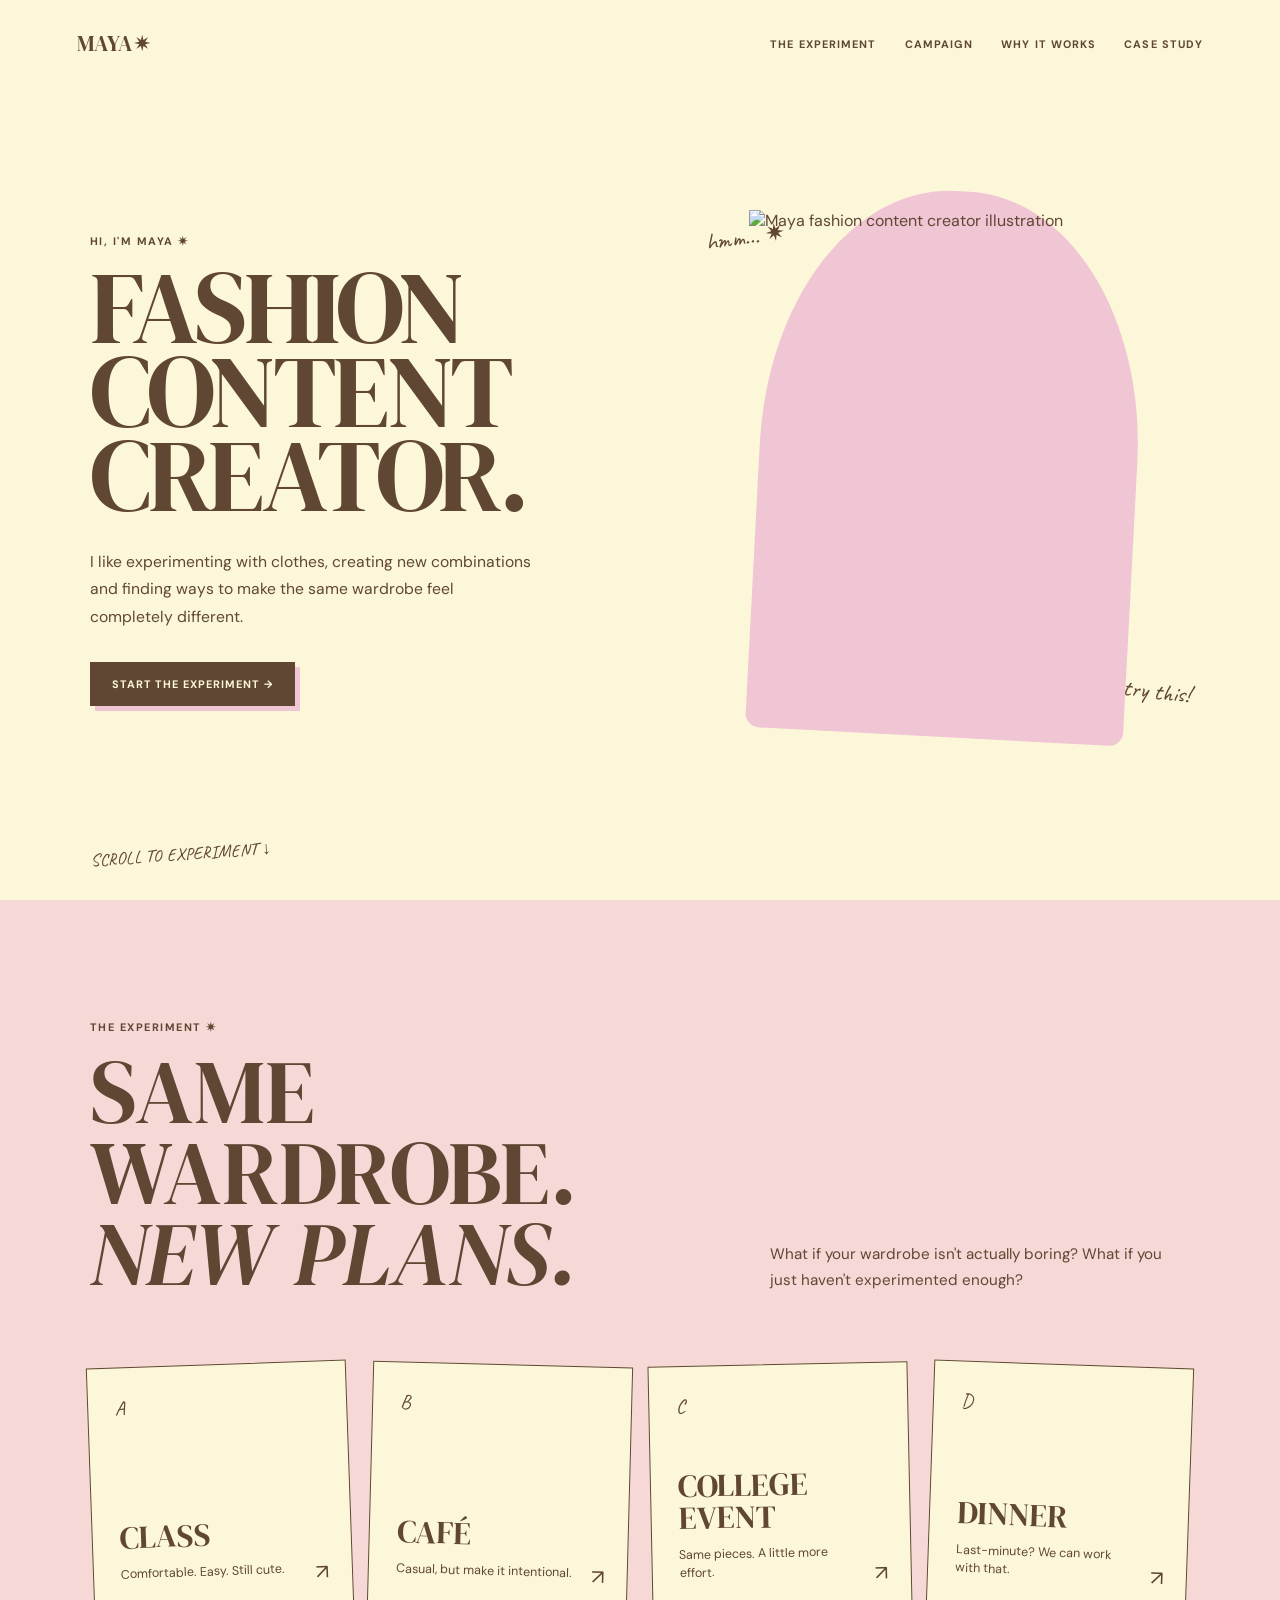
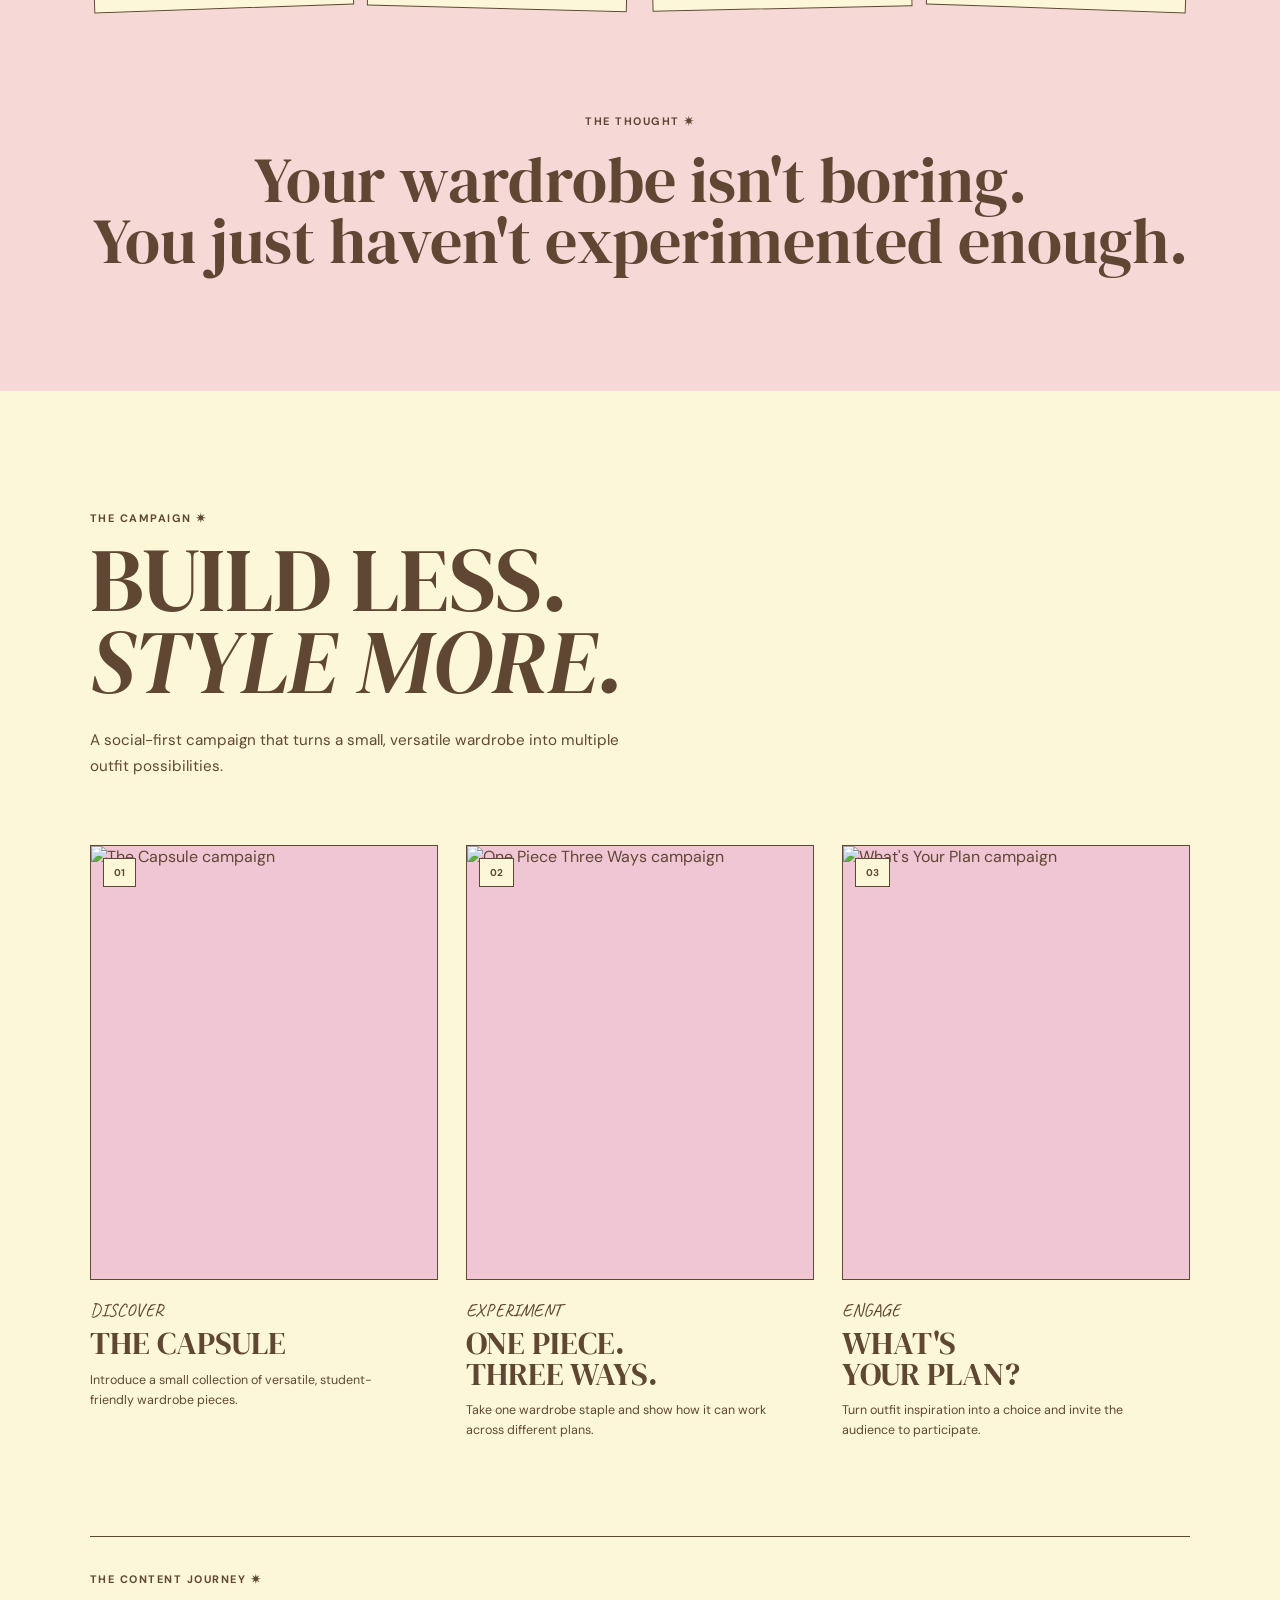
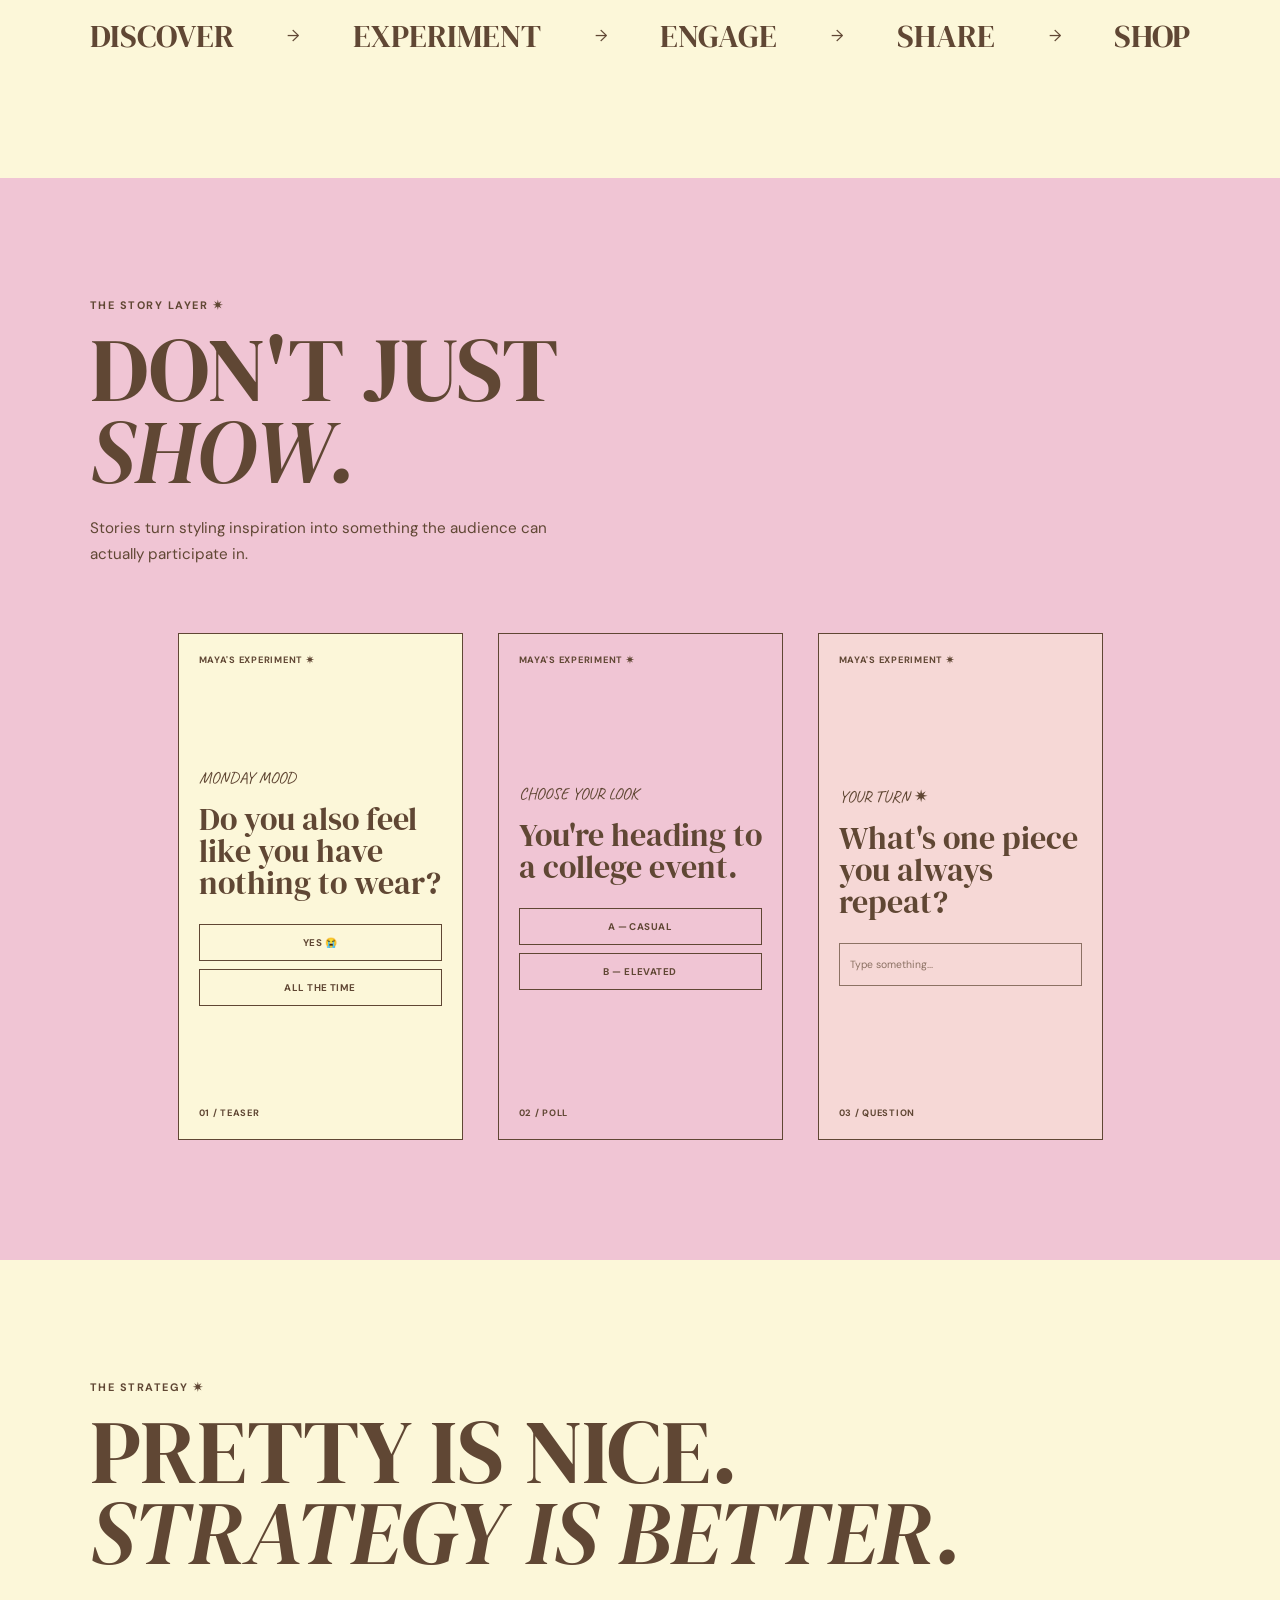
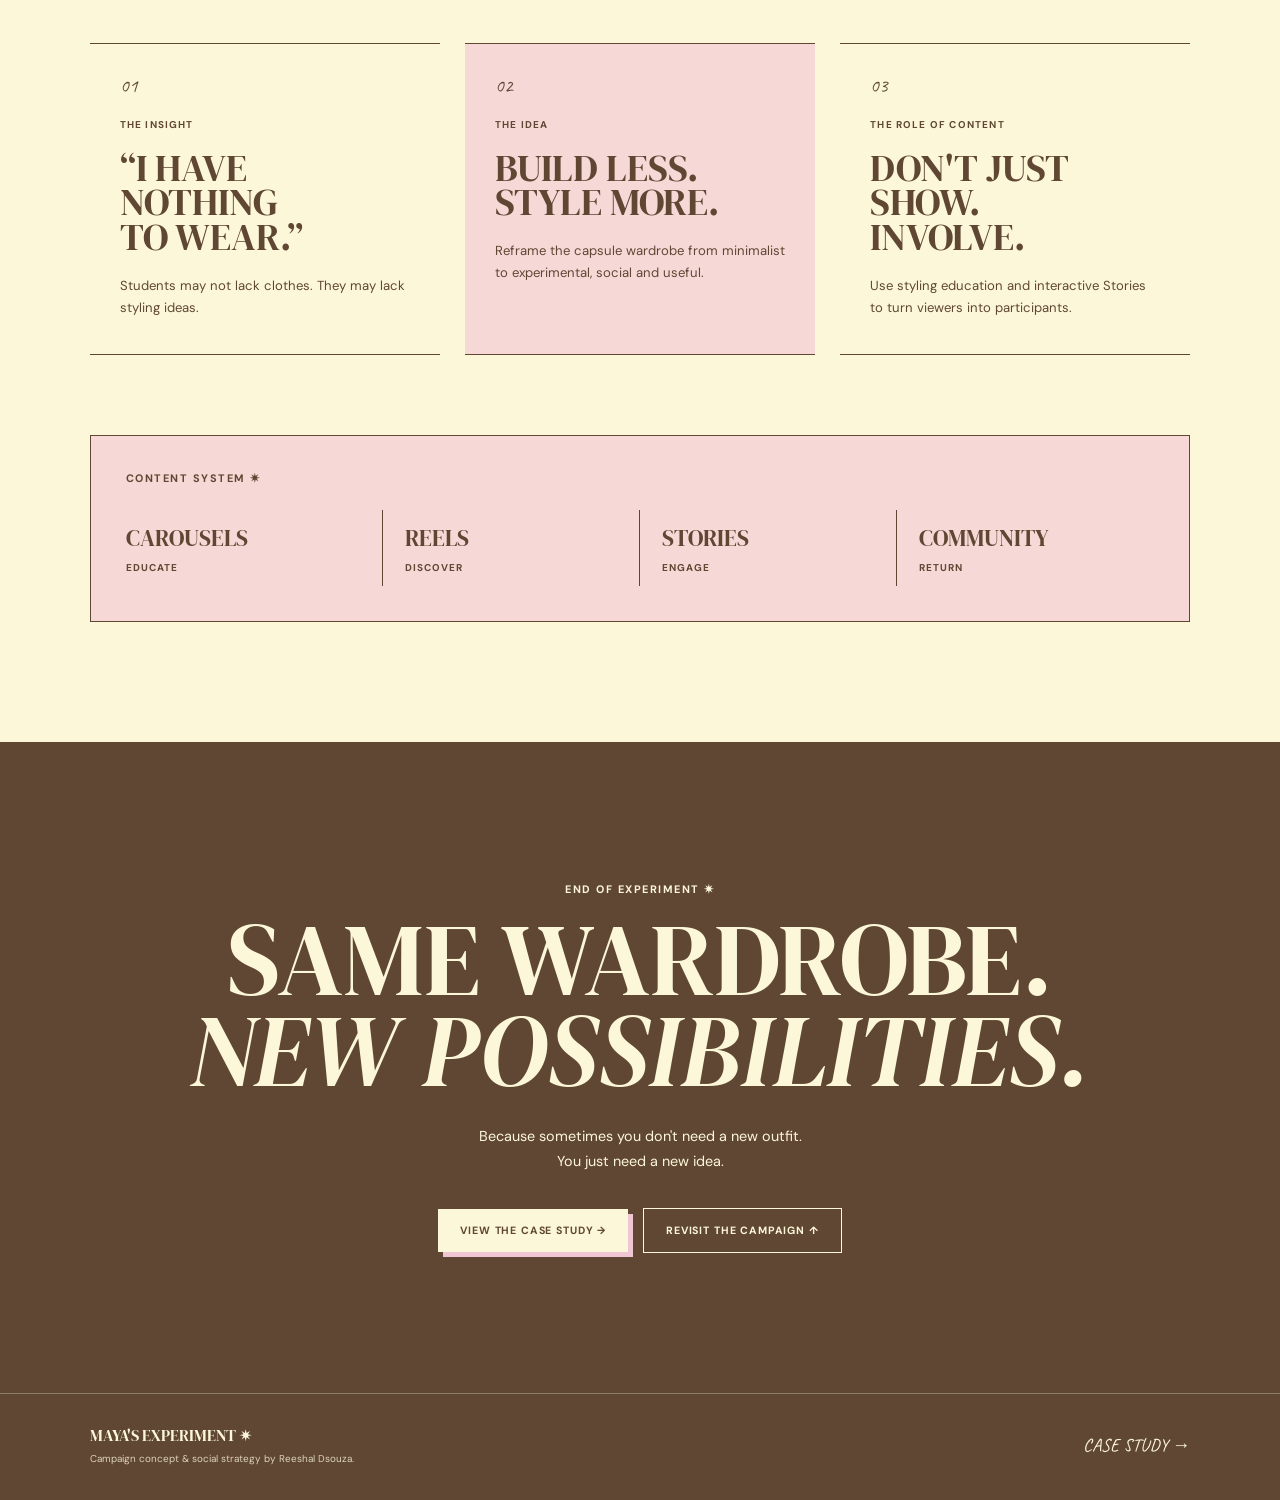
==== index.html @ 0c22eeb9 "Add files via upload" ====
<!DOCTYPE html>
<html lang="en">
<head>
  <meta charset="UTF-8">
  <meta name="viewport" content="width=device-width, initial-scale=1.0">

  <title>Maya's Experiment</title>

  <link rel="preconnect" href="https://fonts.googleapis.com">
  <link rel="preconnect" href="https://fonts.gstatic.com" crossorigin>

  <link href="https://fonts.googleapis.com/css2?family=Caveat:wght@400;500;600&family=DM+Sans:wght@400;500;600;700&family=DM+Serif+Display:ital@0;1&display=swap" rel="stylesheet">

  <link rel="stylesheet" href="style.css">
</head>

<body>

  <!-- NAV -->
  <nav class="nav">

    <a href="#" class="logo">MAYA✷</a>

    <div class="nav-links">
      <a href="#experiment">THE EXPERIMENT</a>
      <a href="#campaign">CAMPAIGN</a>
      <a href="#strategy">WHY IT WORKS</a>
      <a href="maya-case-study.html">CASE STUDY</a>
    </div>

  </nav>


  <!-- HERO -->
  <header class="hero">

    <div class="hero-copy">

      <p class="eyebrow">HI, I'M MAYA ✷</p>

      <h1>FASHION<br>CONTENT<br>CREATOR.</h1>

      <p class="hero-description">
        I like experimenting with clothes, creating new combinations
        and finding ways to make the same wardrobe feel completely different.
      </p>

      <a href="#experiment" class="hero-button">
        START THE EXPERIMENT →
      </a>

    </div>


    <div class="hero-visual">

      <div class="hero-frame"></div>

      <img
        src="images/maya.png"
        alt="Maya fashion content creator illustration"
        class="maya-image"
      >

      <span class="doodle doodle-one">hmm... ✷</span>
      <span class="doodle doodle-two">try this!</span>

    </div>

    <div class="scroll-hint">
      SCROLL TO EXPERIMENT ↓
    </div>

  </header>


  <!-- EXPERIMENT -->
  <section class="experiment section" id="experiment">

    <div class="section-top">

      <div>
        <p class="eyebrow">THE EXPERIMENT ✷</p>

        <h2>
          SAME WARDROBE.<br>
          <em>NEW PLANS.</em>
        </h2>
      </div>

      <p class="section-intro">
        What if your wardrobe isn't actually boring?
        What if you just haven't experimented enough?
      </p>

    </div>


    <div class="plan-grid">

      <div class="plan-card card-one">
        <span class="plan-letter">A</span>
        <h3>CLASS</h3>
        <p>Comfortable. Easy. Still cute.</p>
        <span class="plan-arrow">↗</span>
      </div>

      <div class="plan-card card-two">
        <span class="plan-letter">B</span>
        <h3>CAFÉ</h3>
        <p>Casual, but make it intentional.</p>
        <span class="plan-arrow">↗</span>
      </div>

      <div class="plan-card card-three">
        <span class="plan-letter">C</span>
        <h3>COLLEGE EVENT</h3>
        <p>Same pieces. A little more effort.</p>
        <span class="plan-arrow">↗</span>
      </div>

      <div class="plan-card card-four">
        <span class="plan-letter">D</span>
        <h3>DINNER</h3>
        <p>Last-minute? We can work with that.</p>
        <span class="plan-arrow">↗</span>
      </div>

    </div>


    <div class="experiment-statement">

      <span>THE THOUGHT ✷</span>

      <h3>
        Your wardrobe isn't boring.<br>
        You just haven't experimented enough.
      </h3>

    </div>

  </section>


  <!-- CAMPAIGN -->
  <section class="campaign section" id="campaign">

    <div class="campaign-heading">

      <p class="eyebrow">THE CAMPAIGN ✷</p>

      <h2>
        BUILD LESS.<br>
        <em>STYLE MORE.</em>
      </h2>

      <p>
        A social-first campaign that turns a small,
        versatile wardrobe into multiple outfit possibilities.
      </p>

    </div>


    <div class="campaign-grid">


      <!-- CAPSULE -->
      <article class="campaign-card">

        <div class="campaign-image">

          <img
            src="images/capsule.png"
            alt="The Capsule campaign"
          >

          <span class="campaign-number">01</span>

        </div>

        <div class="campaign-card-info">

          <span class="campaign-role">DISCOVER</span>

          <h3>THE CAPSULE</h3>

          <p>
            Introduce a small collection of versatile,
            student-friendly wardrobe pieces.
          </p>

        </div>

      </article>


      <!-- ONE PIECE -->
      <article class="campaign-card">

        <div class="campaign-image">

          <img
            src="images/three_ways.png"
            alt="One Piece Three Ways campaign"
          >

          <span class="campaign-number">02</span>

        </div>

        <div class="campaign-card-info">

          <span class="campaign-role">EXPERIMENT</span>

          <h3>ONE PIECE.<br>THREE WAYS.</h3>

          <p>
            Take one wardrobe staple and show how it can
            work across different plans.
          </p>

        </div>

      </article>


      <!-- WHAT'S YOUR PLAN -->
      <article class="campaign-card">

        <div class="campaign-image">

          <img
            src="images/plans.png"
            alt="What's Your Plan campaign"
          >

          <span class="campaign-number">03</span>

        </div>

        <div class="campaign-card-info">

          <span class="campaign-role">ENGAGE</span>

          <h3>WHAT'S<br>YOUR PLAN?</h3>

          <p>
            Turn outfit inspiration into a choice and
            invite the audience to participate.
          </p>

        </div>

      </article>

    </div>


    <!-- CONTENT JOURNEY -->

    <div class="content-journey">

      <p class="eyebrow">THE CONTENT JOURNEY ✷</p>

      <div class="journey-line">

        <span>DISCOVER</span>
        <b>→</b>

        <span>EXPERIMENT</span>
        <b>→</b>

        <span>ENGAGE</span>
        <b>→</b>

        <span>SHARE</span>
        <b>→</b>

        <span>SHOP</span>

      </div>

    </div>

  </section>


  <!-- STORIES -->
  <section class="stories section">

    <div class="stories-heading">

      <p class="eyebrow">THE STORY LAYER ✷</p>

      <h2>
        DON'T JUST<br>
        <em>SHOW.</em>
      </h2>

      <p>
        Stories turn styling inspiration into something
        the audience can actually participate in.
      </p>

    </div>


    <div class="stories-grid">


      <div class="story-card">

        <div class="story-top">
          MAYA'S EXPERIMENT ✷
        </div>

        <div class="story-content">

          <span>MONDAY MOOD</span>

          <h3>
            Do you also feel like
            you have nothing to wear?
          </h3>

          <div class="poll">
            <div>YES 😭</div>
            <div>ALL THE TIME</div>
          </div>

        </div>

        <div class="story-bottom">
          01 / TEASER
        </div>

      </div>


      <div class="story-card story-pink">

        <div class="story-top">
          MAYA'S EXPERIMENT ✷
        </div>

        <div class="story-content">

          <span>CHOOSE YOUR LOOK</span>

          <h3>
            You're heading to
            a college event.
          </h3>

          <div class="poll">
            <div>A — CASUAL</div>
            <div>B — ELEVATED</div>
          </div>

        </div>

        <div class="story-bottom">
          02 / POLL
        </div>

      </div>


      <div class="story-card story-blush">

        <div class="story-top">
          MAYA'S EXPERIMENT ✷
        </div>

        <div class="story-content">

          <span>YOUR TURN ✷</span>

          <h3>
            What's one piece
            you always repeat?
          </h3>

          <div class="question-box">
            Type something...
          </div>

        </div>

        <div class="story-bottom">
          03 / QUESTION
        </div>

      </div>

    </div>

  </section>


  <!-- STRATEGY -->
  <section class="strategy section" id="strategy">

    <div class="strategy-heading">

      <p class="eyebrow">THE STRATEGY ✷</p>

      <h2>
        PRETTY IS NICE.<br>
        <em>STRATEGY IS BETTER.</em>
      </h2>

    </div>


    <div class="strategy-grid">


      <div class="strategy-card">

        <span class="strategy-number">01</span>

        <p class="strategy-label">THE INSIGHT</p>

        <h3>
          “I HAVE<br>
          NOTHING<br>
          TO WEAR.”
        </h3>

        <p>
          Students may not lack clothes.
          They may lack styling ideas.
        </p>

      </div>


      <div class="strategy-card featured">

        <span class="strategy-number">02</span>

        <p class="strategy-label">THE IDEA</p>

        <h3>
          BUILD LESS.<br>
          STYLE MORE.
        </h3>

        <p>
          Reframe the capsule wardrobe from
          minimalist to experimental, social and useful.
        </p>

      </div>


      <div class="strategy-card">

        <span class="strategy-number">03</span>

        <p class="strategy-label">THE ROLE OF CONTENT</p>

        <h3>
          DON'T JUST<br>
          SHOW.<br>
          INVOLVE.
        </h3>

        <p>
          Use styling education and interactive
          Stories to turn viewers into participants.
        </p>

      </div>

    </div>


    <!-- CONTENT SYSTEM -->

    <div class="content-system">

      <p class="eyebrow">CONTENT SYSTEM ✷</p>

      <div class="content-system-grid">

        <div>
          <span>CAROUSELS</span>
          <strong>EDUCATE</strong>
        </div>

        <div>
          <span>REELS</span>
          <strong>DISCOVER</strong>
        </div>

        <div>
          <span>STORIES</span>
          <strong>ENGAGE</strong>
        </div>

        <div>
          <span>COMMUNITY</span>
          <strong>RETURN</strong>
        </div>

      </div>

    </div>

  </section>


  <!-- FINAL CTA -->
  <section class="final-cta">

    <p class="eyebrow">END OF EXPERIMENT ✷</p>

    <h2>
      SAME WARDROBE.<br>
      <em>NEW POSSIBILITIES.</em>
    </h2>

    <p>
      Because sometimes you don't need a new outfit.<br>
      You just need a new idea.
    </p>

    <div class="cta-buttons">

      <a href="maya-case-study.html" class="primary-button">
        VIEW THE CASE STUDY →
      </a>

      <a href="#campaign" class="secondary-button">
        REVISIT THE CAMPAIGN ↑
      </a>

    </div>

  </section>


  <!-- FOOTER -->
  <footer>

    <div>
      <strong>MAYA'S EXPERIMENT ✷</strong>

      <p>
        Campaign concept & social strategy by
        Reeshal Dsouza.
      </p>
    </div>

    <a href="maya-case-study.html">
      CASE STUDY →
    </a>

  </footer>


</body>
</html>
---- style.css ----
@import url('https://fonts.googleapis.com/css2?family=Caveat:wght@400;500;600&family=DM+Sans:wght@400;500;600;700&family=DM+Serif+Display:ital@0;1&display=swap');

:root {
  --cream: #FCF7D9;
  --blush: #F6D8D6;
  --pink: #F0C5D4;
  --cocoa: #604734;
  --white: #fffdf4;
}

* {
  margin: 0;
  padding: 0;
  box-sizing: border-box;
}

html {
  scroll-behavior: smooth;
}

body {
  background: var(--cream);
  color: var(--cocoa);
  font-family: 'DM Sans', sans-serif;
  overflow-x: hidden;
}

a {
  color: inherit;
  text-decoration: none;
}

img {
  max-width: 100%;
  display: block;
}

em {
  font-style: italic;
}


/* ========================================
   NAVIGATION
======================================== */

.nav {
  position: absolute;
  top: 0;
  left: 0;
  width: 100%;
  padding: 28px 6vw;
  display: flex;
  align-items: center;
  justify-content: space-between;
  z-index: 50;
}

.logo {
  font-family: 'DM Serif Display', serif;
  font-size: 1.4rem;
  letter-spacing: 0.02em;
}

.nav-links {
  display: flex;
  align-items: center;
  gap: 28px;
}

.nav-links a {
  font-size: 0.68rem;
  font-weight: 700;
  letter-spacing: 0.1em;
  transition: opacity 0.2s ease;
}

.nav-links a:hover {
  opacity: 0.5;
}


/* ========================================
   GENERAL
======================================== */

.section {
  padding: 120px 7vw;
}

.eyebrow {
  font-family: 'DM Sans', sans-serif;
  font-size: 0.68rem;
  font-weight: 700;
  letter-spacing: 0.14em;
  text-transform: uppercase;
}

.section-top {
  display: flex;
  justify-content: space-between;
  align-items: flex-end;
  gap: 60px;
  margin-bottom: 70px;
}

.section-top h2,
.campaign-heading h2,
.stories-heading h2,
.strategy-heading h2 {
  font-family: 'DM Serif Display', serif;
  font-size: clamp(3.5rem, 7vw, 7rem);
  line-height: 0.9;
  font-weight: 400;
  margin-top: 18px;
}

.section-intro {
  max-width: 420px;
  font-size: 0.95rem;
  line-height: 1.75;
}


/* ========================================
   HERO
======================================== */

.hero {
  min-height: 100vh;
  padding: 120px 7vw 80px;
  display: grid;
  grid-template-columns: 1fr 0.9fr;
  align-items: center;
  gap: 6vw;
  position: relative;
  overflow: hidden;
}

.hero-copy {
  position: relative;
  z-index: 5;
}

.hero-copy h1 {
  font-family: 'DM Serif Display', serif;
  font-size: clamp(4rem, 8vw, 8.5rem);
  line-height: 0.82;
  font-weight: 400;
  letter-spacing: -0.035em;
  margin: 18px 0 30px;
}

.hero-description {
  max-width: 450px;
  font-size: 0.98rem;
  line-height: 1.75;
  margin-bottom: 32px;
}

.hero-button {
  display: inline-flex;
  align-items: center;
  padding: 15px 22px;
  background: var(--cocoa);
  color: var(--cream);
  font-size: 0.68rem;
  font-weight: 700;
  letter-spacing: 0.09em;
  box-shadow: 5px 5px 0 var(--pink);
  transition: transform 0.25s ease, box-shadow 0.25s ease;
}

.hero-button:hover {
  transform: translate(-2px, -3px);
  box-shadow: 7px 8px 0 var(--pink);
}

.hero-visual {
  position: relative;
  width: min(500px, 100%);
  height: 620px;
  margin: 0 auto;
}

.hero-frame {
  position: absolute;
  width: 78%;
  height: 88%;
  top: 5%;
  left: 11%;
  background: var(--pink);
  border-radius: 48% 48% 14px 14px;
  transform: rotate(3deg);
}

.maya-image {
  position: absolute;
  width: 82%;
  height: 92%;
  object-fit: contain;
  object-position: bottom center;
  bottom: 0;
  left: 9%;
  z-index: 2;
}

.doodle {
  position: absolute;
  z-index: 5;
  font-family: 'Caveat', cursive;
  font-size: 1.5rem;
  white-space: nowrap;
}

.doodle-one {
  top: 10%;
  left: 0;
  transform: rotate(-8deg);
}

.doodle-two {
  bottom: 12%;
  right: 0;
  transform: rotate(7deg);
}

.scroll-hint {
  position: absolute;
  bottom: 35px;
  left: 7vw;
  font-family: 'Caveat', cursive;
  font-size: 1.1rem;
  transform: rotate(-4deg);
}


/* ========================================
   EXPERIMENT
======================================== */

.experiment {
  background: var(--blush);
}

.plan-grid {
  display: grid;
  grid-template-columns: repeat(4, 1fr);
  gap: 20px;
}

.plan-card {
  min-height: 245px;
  padding: 27px;
  background: var(--cream);
  border: 1px solid var(--cocoa);
  display: flex;
  flex-direction: column;
  position: relative;
  transition: transform 0.25s ease;
}

.card-one {
  transform: rotate(-2deg);
}

.card-two {
  transform: rotate(1.5deg);
}

.card-three {
  transform: rotate(-1.2deg);
}

.card-four {
  transform: rotate(2deg);
}

.plan-card:hover {
  transform: translateY(-8px) rotate(0deg);
}

.plan-letter {
  font-family: 'Caveat', cursive;
  font-size: 1.25rem;
}

.plan-card h3 {
  font-family: 'DM Serif Display', serif;
  font-size: 2rem;
  line-height: 1;
  font-weight: 400;
  margin-top: auto;
  margin-bottom: 12px;
}

.plan-card p {
  font-size: 0.78rem;
  line-height: 1.5;
  max-width: 180px;
}

.plan-arrow {
  position: absolute;
  right: 23px;
  bottom: 20px;
  font-size: 1.3rem;
}

.experiment-statement {
  margin-top: 100px;
  text-align: center;
}

.experiment-statement > span {
  font-size: 0.68rem;
  font-weight: 700;
  letter-spacing: 0.14em;
}

.experiment-statement h3 {
  font-family: 'DM Serif Display', serif;
  font-size: clamp(2.4rem, 5vw, 5rem);
  font-weight: 400;
  line-height: 0.95;
  margin-top: 20px;
}


/* ========================================
   CAMPAIGN
======================================== */

.campaign {
  background: var(--cream);
}

.campaign-heading {
  max-width: 850px;
  margin-bottom: 65px;
}

.campaign-heading h2 {
  margin-top: 15px;
}

.campaign-heading > p:last-child {
  max-width: 570px;
  margin-top: 25px;
  font-size: 0.95rem;
  line-height: 1.75;
}

.campaign-grid {
  display: grid;
  grid-template-columns: repeat(3, 1fr);
  gap: 28px;
}

.campaign-card {
  min-width: 0;
}

.campaign-image {
  position: relative;
  width: 100%;
  aspect-ratio: 4 / 5;
  overflow: hidden;
  background: var(--pink);
  border: 1px solid var(--cocoa);
}

.campaign-image img {
  width: 100%;
  height: 100%;
  object-fit: cover;
  transition: transform 0.45s ease;
}

.campaign-card:hover .campaign-image img {
  transform: scale(1.035);
}

.campaign-number {
  position: absolute;
  top: 12px;
  left: 12px;
  z-index: 3;
  padding: 7px 10px;
  background: var(--cream);
  border: 1px solid var(--cocoa);
  font-size: 0.62rem;
  font-weight: 700;
}

.campaign-card-info {
  padding-top: 18px;
}

.campaign-role {
  font-family: 'Caveat', cursive;
  font-size: 1.15rem;
}

.campaign-card-info h3 {
  font-family: 'DM Serif Display', serif;
  font-size: 2rem;
  line-height: 0.95;
  font-weight: 400;
  margin: 6px 0 12px;
}

.campaign-card-info p {
  font-size: 0.78rem;
  line-height: 1.6;
  max-width: 320px;
}


/* ========================================
   CONTENT JOURNEY
======================================== */

.content-journey {
  margin-top: 95px;
  padding-top: 35px;
  border-top: 1px solid var(--cocoa);
}

.journey-line {
  display: flex;
  align-items: center;
  justify-content: space-between;
  gap: 20px;
  margin-top: 28px;
  flex-wrap: wrap;
}

.journey-line span {
  font-family: 'DM Serif Display', serif;
  font-size: clamp(1.3rem, 2.5vw, 2.2rem);
}

.journey-line b {
  font-size: 1rem;
  font-weight: 400;
}


/* ========================================
   STORIES
======================================== */

.stories {
  background: var(--pink);
}

.stories-heading {
  max-width: 700px;
  margin-bottom: 65px;
}

.stories-heading > p:last-child {
  max-width: 480px;
  font-size: 0.95rem;
  line-height: 1.7;
  margin-top: 25px;
}

.stories-grid {
  display: grid;
  grid-template-columns: repeat(3, minmax(200px, 285px));
  justify-content: center;
  gap: 35px;
}

.story-card {
  aspect-ratio: 9 / 16;
  background: var(--cream);
  border: 1px solid var(--cocoa);
  padding: 20px;
  display: flex;
  flex-direction: column;
  justify-content: space-between;
}

.story-pink {
  background: var(--pink);
}

.story-blush {
  background: var(--blush);
}

.story-top,
.story-bottom {
  font-size: 0.58rem;
  font-weight: 700;
  letter-spacing: 0.08em;
}

.story-content > span {
  font-family: 'Caveat', cursive;
  font-size: 1.05rem;
}

.story-content h3 {
  font-family: 'DM Serif Display', serif;
  font-size: 2rem;
  line-height: 1;
  font-weight: 400;
  margin: 15px 0 25px;
}

.poll {
  display: flex;
  flex-direction: column;
  gap: 8px;
}

.poll div {
  border: 1px solid var(--cocoa);
  padding: 11px 10px;
  text-align: center;
  font-size: 0.61rem;
  font-weight: 700;
  letter-spacing: 0.05em;
}

.question-box {
  border: 1px solid var(--cocoa);
  padding: 14px 10px;
  font-size: 0.65rem;
  opacity: 0.7;
}


/* ========================================
   STRATEGY
======================================== */

.strategy {
  background: var(--cream);
}

.strategy-heading {
  margin-bottom: 70px;
}

.strategy-grid {
  display: grid;
  grid-template-columns: repeat(3, 1fr);
  gap: 25px;
}

.strategy-card {
  padding: 30px 30px 35px;
  border-top: 1px solid var(--cocoa);
  border-bottom: 1px solid var(--cocoa);
}

.strategy-card.featured {
  background: var(--blush);
}

.strategy-number {
  font-family: 'Caveat', cursive;
  font-size: 1.2rem;
}

.strategy-label {
  font-size: 0.62rem;
  font-weight: 700;
  letter-spacing: 0.12em;
  margin-top: 20px;
}

.strategy-card h3 {
  font-family: 'DM Serif Display', serif;
  font-size: clamp(2.2rem, 3vw, 3.4rem);
  line-height: 0.9;
  font-weight: 400;
  margin: 20px 0;
}

.strategy-card > p:last-child {
  font-size: 0.82rem;
  line-height: 1.7;
}


/* ========================================
   CONTENT SYSTEM
======================================== */

.content-system {
  margin-top: 80px;
  padding: 35px;
  background: var(--blush);
  border: 1px solid var(--cocoa);
}

.content-system > .eyebrow {
  margin-bottom: 25px;
}

.content-system-grid {
  display: grid;
  grid-template-columns: repeat(4, 1fr);
}

.content-system-grid > div {
  padding: 12px 22px;
  border-right: 1px solid var(--cocoa);
  display: flex;
  flex-direction: column;
  gap: 7px;
}

.content-system-grid > div:first-child {
  padding-left: 0;
}

.content-system-grid > div:last-child {
  border-right: none;
  padding-right: 0;
}

.content-system-grid span {
  font-family: 'DM Serif Display', serif;
  font-size: 1.45rem;
}

.content-system-grid strong {
  font-size: 0.62rem;
  letter-spacing: 0.1em;
}


/* ========================================
   FINAL CTA
======================================== */

.final-cta {
  padding: 140px 7vw;
  background: var(--cocoa);
  color: var(--cream);
  text-align: center;
}

.final-cta h2 {
  font-family: 'DM Serif Display', serif;
  font-size: clamp(3.5rem, 8vw, 8rem);
  line-height: 0.88;
  font-weight: 400;
  margin-top: 18px;
}

.final-cta > p:not(.eyebrow) {
  max-width: 550px;
  margin: 30px auto 35px;
  font-size: 0.9rem;
  line-height: 1.7;
}

.cta-buttons {
  display: flex;
  justify-content: center;
  align-items: center;
  gap: 15px;
  flex-wrap: wrap;
}

.primary-button,
.secondary-button {
  display: inline-flex;
  align-items: center;
  justify-content: center;
  padding: 15px 22px;
  font-size: 0.66rem;
  font-weight: 700;
  letter-spacing: 0.08em;
  transition: transform 0.25s ease;
}

.primary-button {
  background: var(--cream);
  color: var(--cocoa);
  box-shadow: 5px 5px 0 var(--pink);
}

.secondary-button {
  color: var(--cream);
  border: 1px solid var(--cream);
}

.primary-button:hover,
.secondary-button:hover {
  transform: translateY(-4px);
}


/* ========================================
   FOOTER
======================================== */

footer {
  padding: 30px 7vw 35px;
  background: var(--cocoa);
  color: var(--cream);
  border-top: 1px solid rgba(252, 247, 217, 0.3);
  display: flex;
  justify-content: space-between;
  align-items: center;
  gap: 25px;
}

footer strong {
  font-family: 'DM Serif Display', serif;
  font-size: 1rem;
  font-weight: 400;
}

footer p {
  margin-top: 6px;
  font-size: 0.62rem;
  opacity: 0.8;
}

footer > a {
  font-family: 'Caveat', cursive;
  font-size: 1.15rem;
  transition: opacity 0.2s ease;
}

footer > a:hover {
  opacity: 0.55;
}


/* ========================================
   TABLET
======================================== */

@media (max-width: 950px) {

  .hero {
    grid-template-columns: 1fr;
    text-align: center;
    padding-top: 140px;
  }

  .hero-copy {
    order: 2;
  }

  .hero-visual {
    order: 1;
    height: 520px;
  }

  .hero-description {
    margin-left: auto;
    margin-right: auto;
  }

  .section-top {
    display: block;
  }

  .section-intro {
    margin-top: 25px;
  }

  .plan-grid {
    grid-template-columns: repeat(2, 1fr);
  }

  .campaign-grid {
    grid-template-columns: repeat(2, 1fr);
  }

  .strategy-grid {
    grid-template-columns: 1fr;
  }

  .strategy-card {
    max-width: 650px;
  }

  .content-system-grid {
    grid-template-columns: repeat(2, 1fr);
  }

  .content-system-grid > div {
    border-bottom: 1px solid var(--cocoa);
  }

  .content-system-grid > div:nth-child(2) {
    border-right: none;
  }

  .content-system-grid > div:nth-child(3),
  .content-system-grid > div:nth-child(4) {
    border-bottom: none;
  }

  .content-system-grid > div:nth-child(3) {
    padding-left: 0;
  }

  .content-system-grid > div:nth-child(4) {
    padding-right: 0;
  }
}


/* ========================================
   MOBILE
======================================== */

@media (max-width: 600px) {

  .nav {
    position: relative;
    padding: 20px 5vw;
    flex-direction: column;
    gap: 15px;
  }

  .nav-links {
    justify-content: center;
    gap: 12px;
    flex-wrap: wrap;
  }

  .nav-links a {
    font-size: 0.55rem;
  }

  .section {
    padding: 80px 6vw;
  }

  .hero {
    min-height: auto;
    padding: 65px 6vw 90px;
    gap: 30px;
  }

  .hero-copy h1 {
    font-size: clamp(4rem, 18vw, 6rem);
  }

  .hero-description {
    font-size: 0.88rem;
  }

  .hero-visual {
    height: 430px;
  }

  .hero-frame {
    width: 80%;
    height: 90%;
    left: 10%;
  }

  .maya-image {
    width: 86%;
    height: 94%;
    left: 7%;
  }

  .doodle-one {
    left: 2%;
  }

  .doodle-two {
    right: 2%;
  }

  .section-top h2,
  .campaign-heading h2,
  .stories-heading h2,
  .strategy-heading h2 {
    font-size: clamp(3rem, 15vw, 5rem);
  }

  .plan-grid {
    grid-template-columns: 1fr;
    gap: 25px;
  }

  .plan-card {
    min-height: 210px;
  }

  .campaign-grid {
    grid-template-columns: 1fr;
    gap: 50px;
  }

  .campaign-card-info h3 {
    font-size: 2.2rem;
  }

  .journey-line {
    flex-direction: column;
    align-items: flex-start;
    gap: 9px;
  }

  .journey-line b {
    display: none;
  }

  .stories-grid {
    grid-template-columns: minmax(200px, 280px);
  }

  .strategy-card {
    padding: 28px 0 35px;
  }

  .content-system {
    padding: 28px 20px;
  }

  .content-system-grid {
    grid-template-columns: 1fr;
  }

  .content-system-grid > div,
  .content-system-grid > div:nth-child(3),
  .content-system-grid > div:nth-child(4) {
    padding: 18px 0;
    border-right: none;
    border-bottom: 1px solid var(--cocoa);
  }

  .content-system-grid > div:first-child {
    padding-top: 0;
  }

  .content-system-grid > div:last-child {
    border-bottom: none;
    padding-bottom: 0;
  }

  .final-cta {
    padding: 95px 6vw;
  }

  .final-cta h2 {
    font-size: clamp(3rem, 14vw, 5rem);
  }

  .cta-buttons {
    flex-direction: column;
    width: 100%;
  }

  .primary-button,
  .secondary-button {
    width: 100%;
  }

  footer {
    flex-direction: column;
    text-align: center;
    padding: 28px 6vw;
  }
}
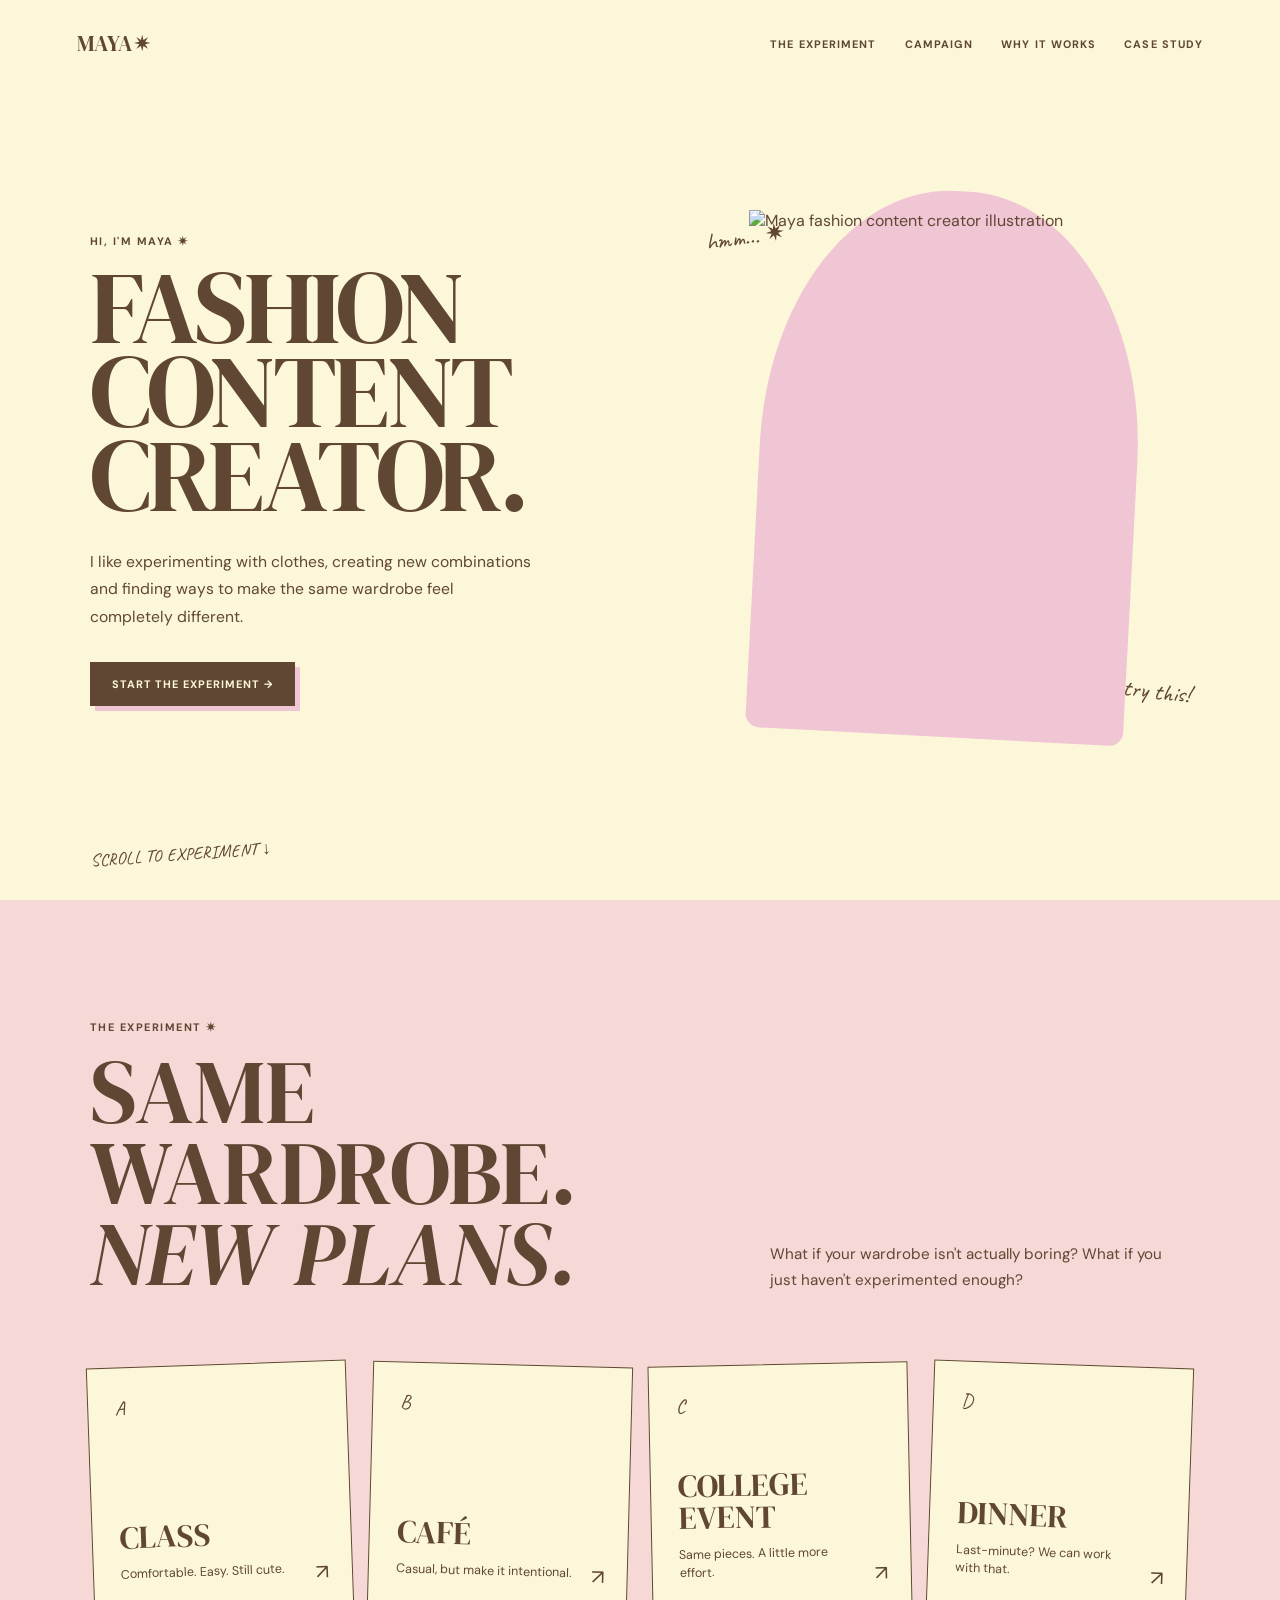
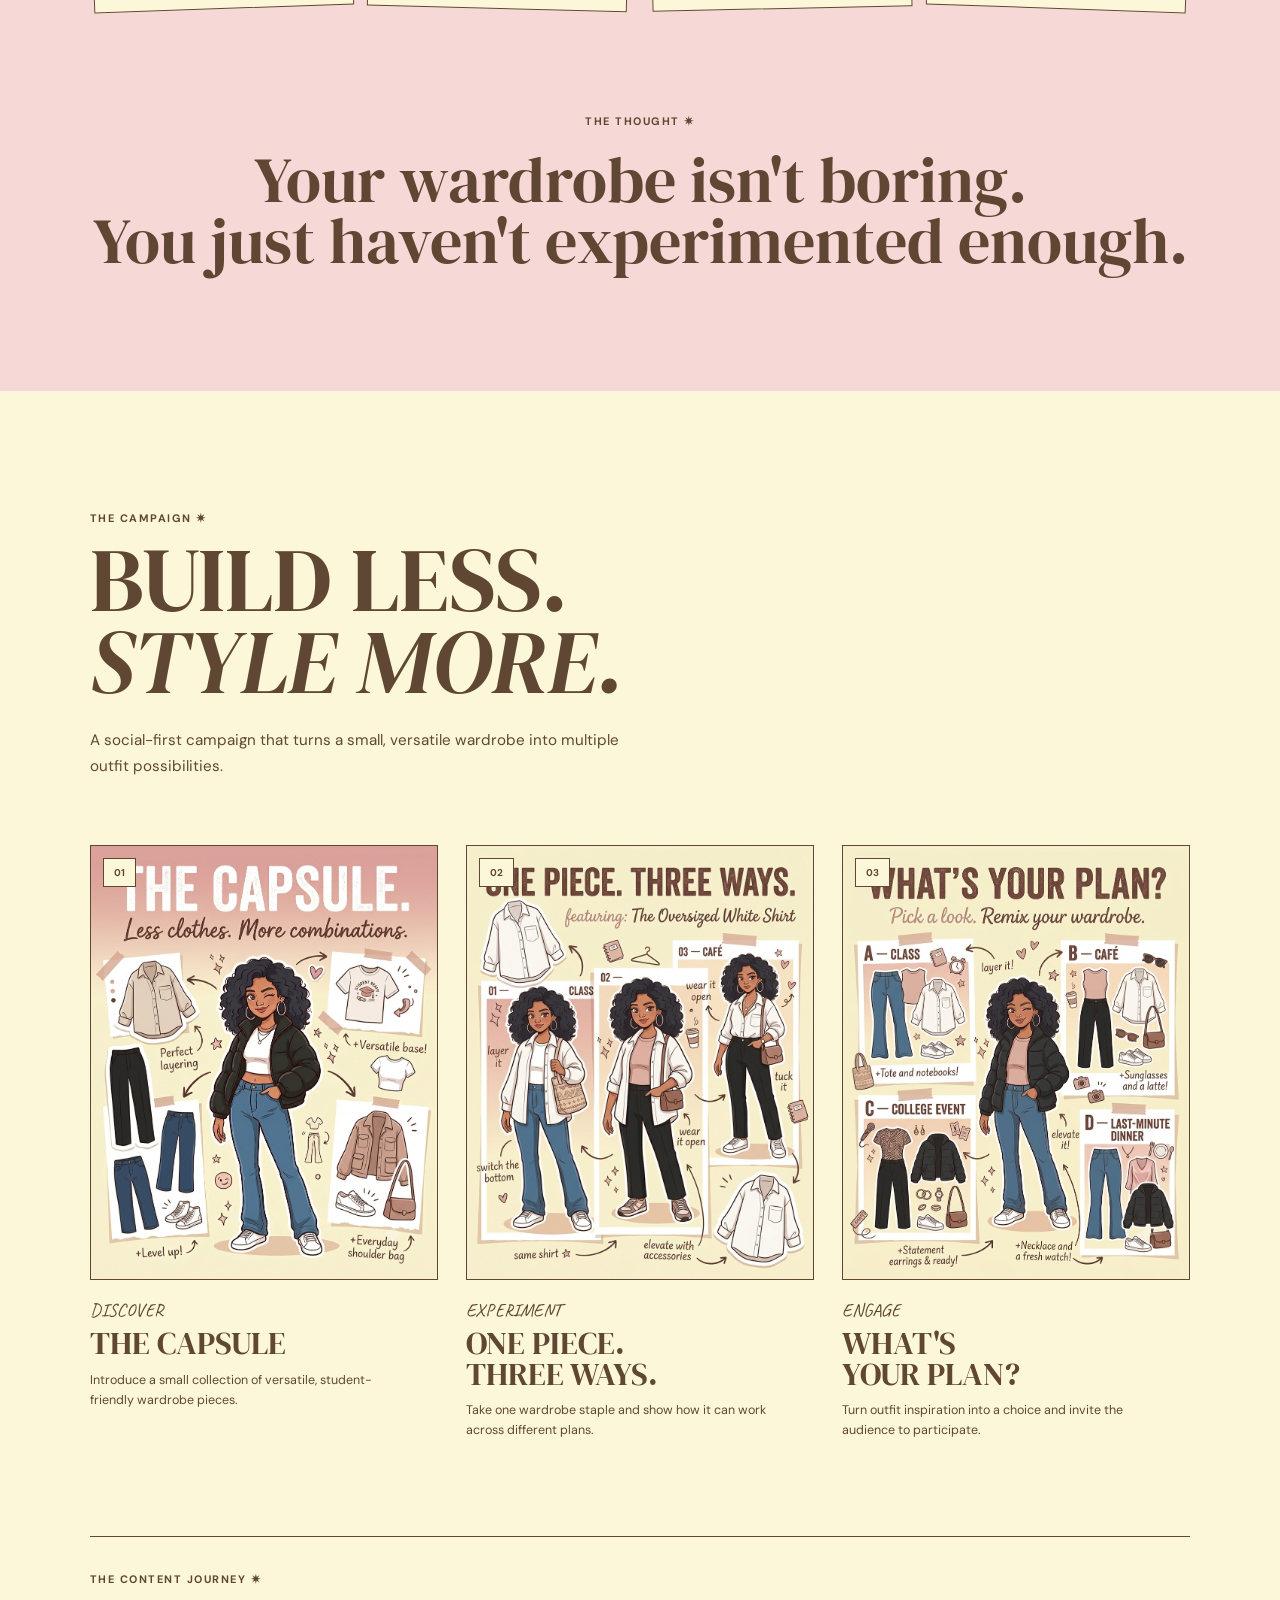
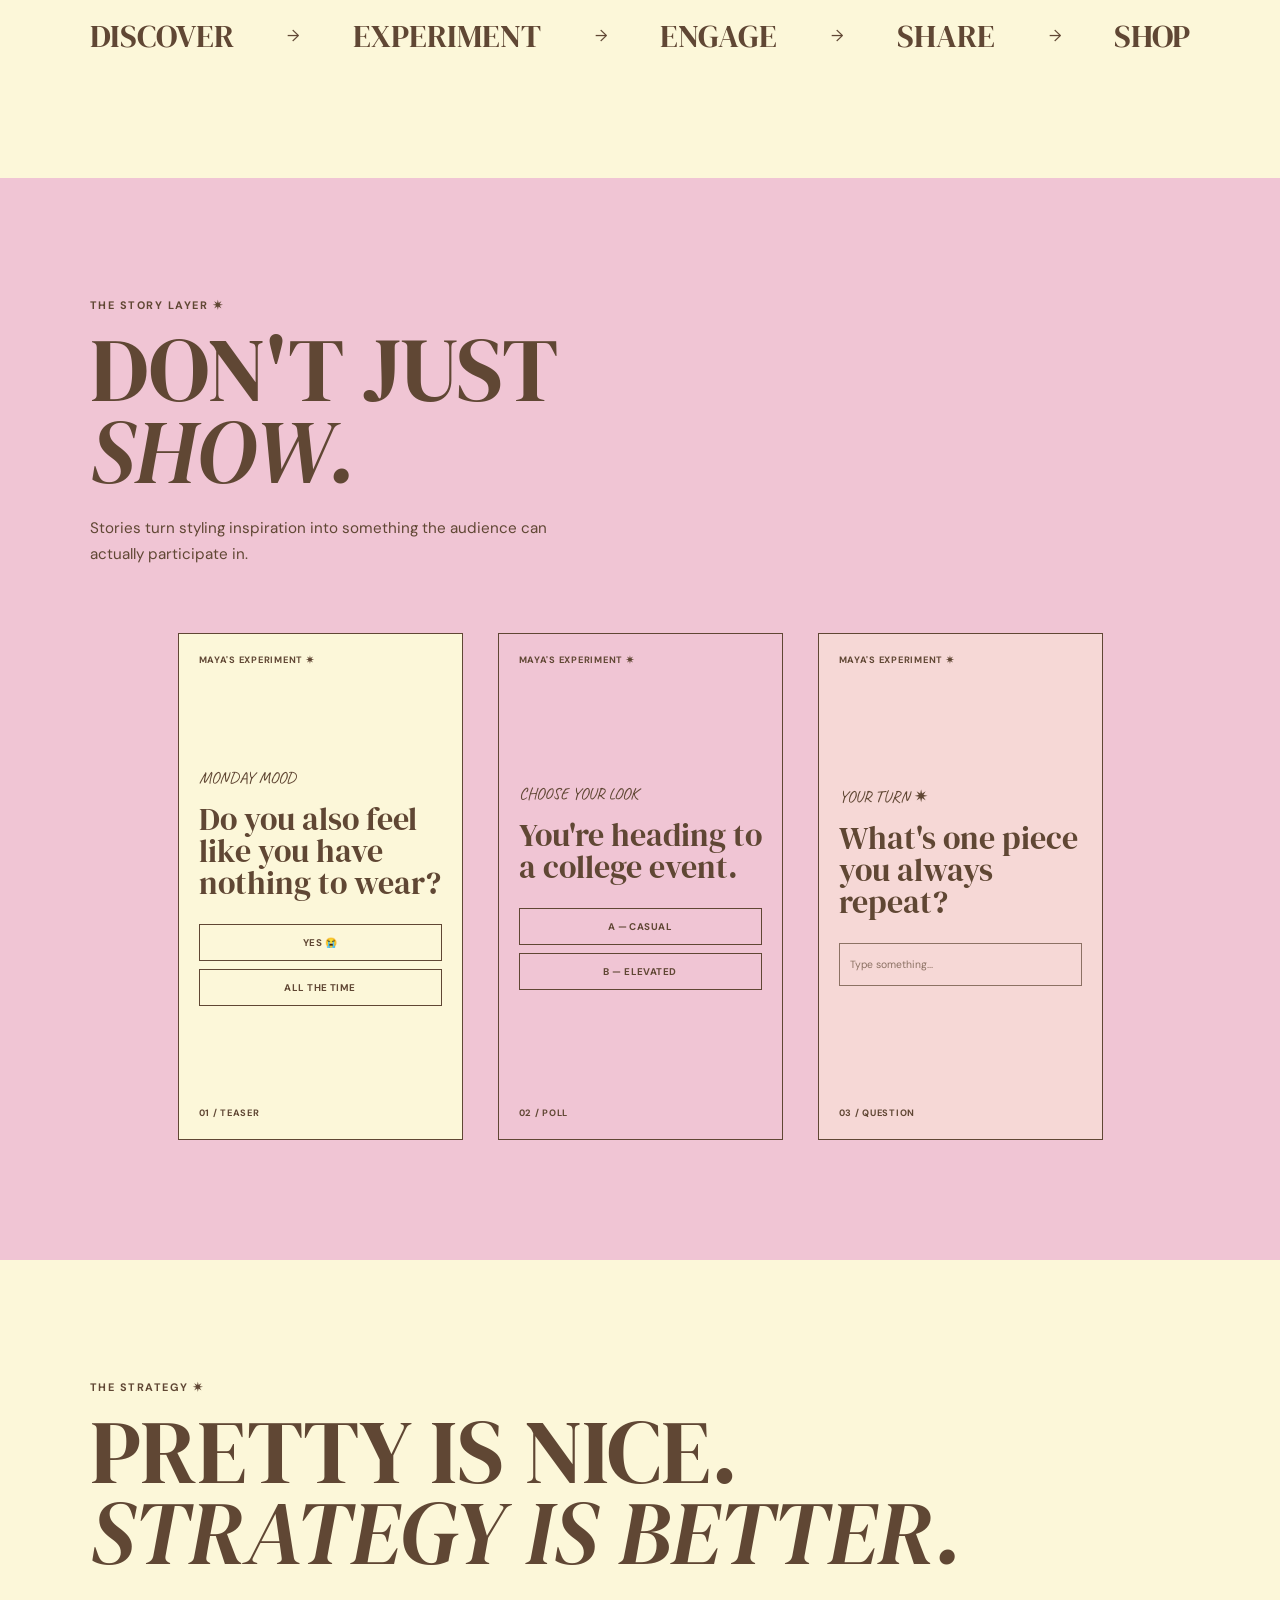
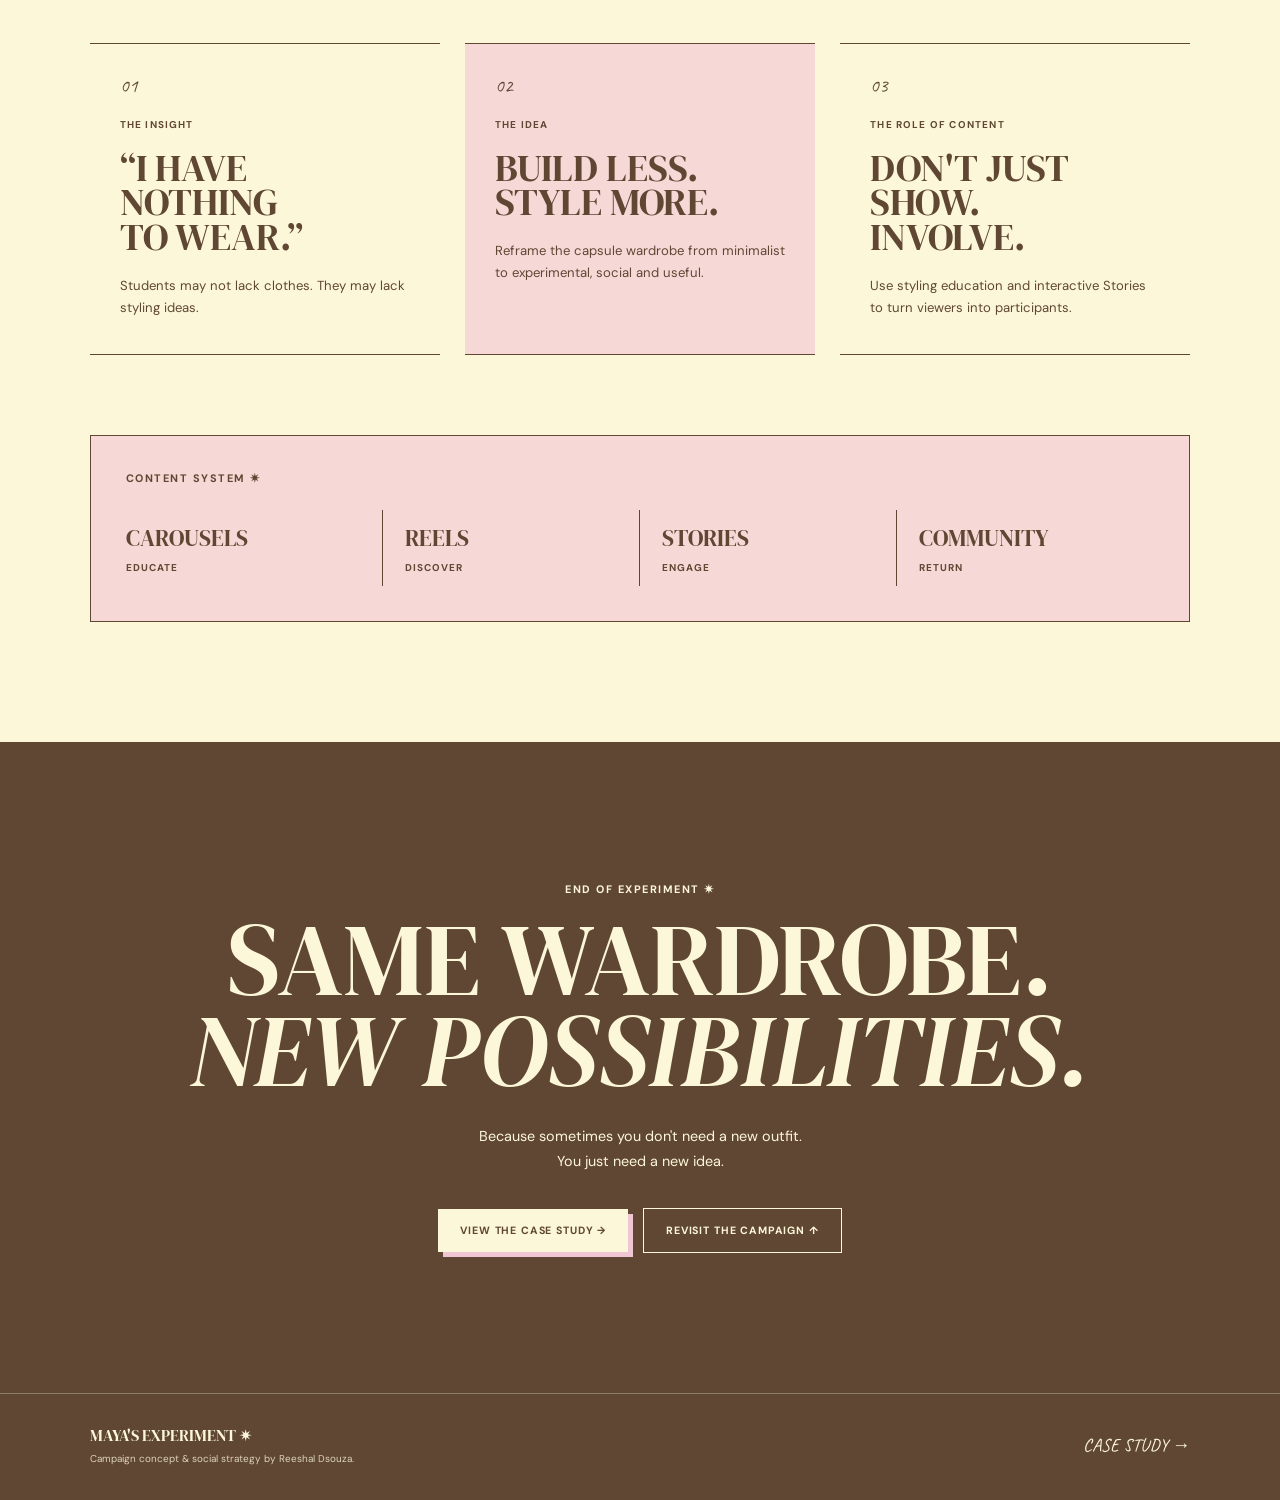
==== commit 2ce19d94: "Update index.html" ====
--- a/index.html
+++ b/index.html
@@ -57,7 +57,7 @@
       <div class="hero-frame"></div>
 
       <img
-        src="images/maya.png"
+        src="maya.png"
         alt="Maya fashion content creator illustration"
         class="maya-image"
       >
@@ -172,7 +172,7 @@
         <div class="campaign-image">
 
           <img
-            src="images/capsule.png"
+            src="capsule.png"
             alt="The Capsule campaign"
           >
 
@@ -202,7 +202,7 @@
         <div class="campaign-image">
 
           <img
-            src="images/three_ways.png"
+            src="three_ways.png"
             alt="One Piece Three Ways campaign"
           >
 
@@ -232,7 +232,7 @@
         <div class="campaign-image">
 
           <img
-            src="images/plans.png"
+            src="plans.png"
             alt="What's Your Plan campaign"
           >
 
@@ -564,4 +564,4 @@
 
 
 </body>
-</html>+</html>
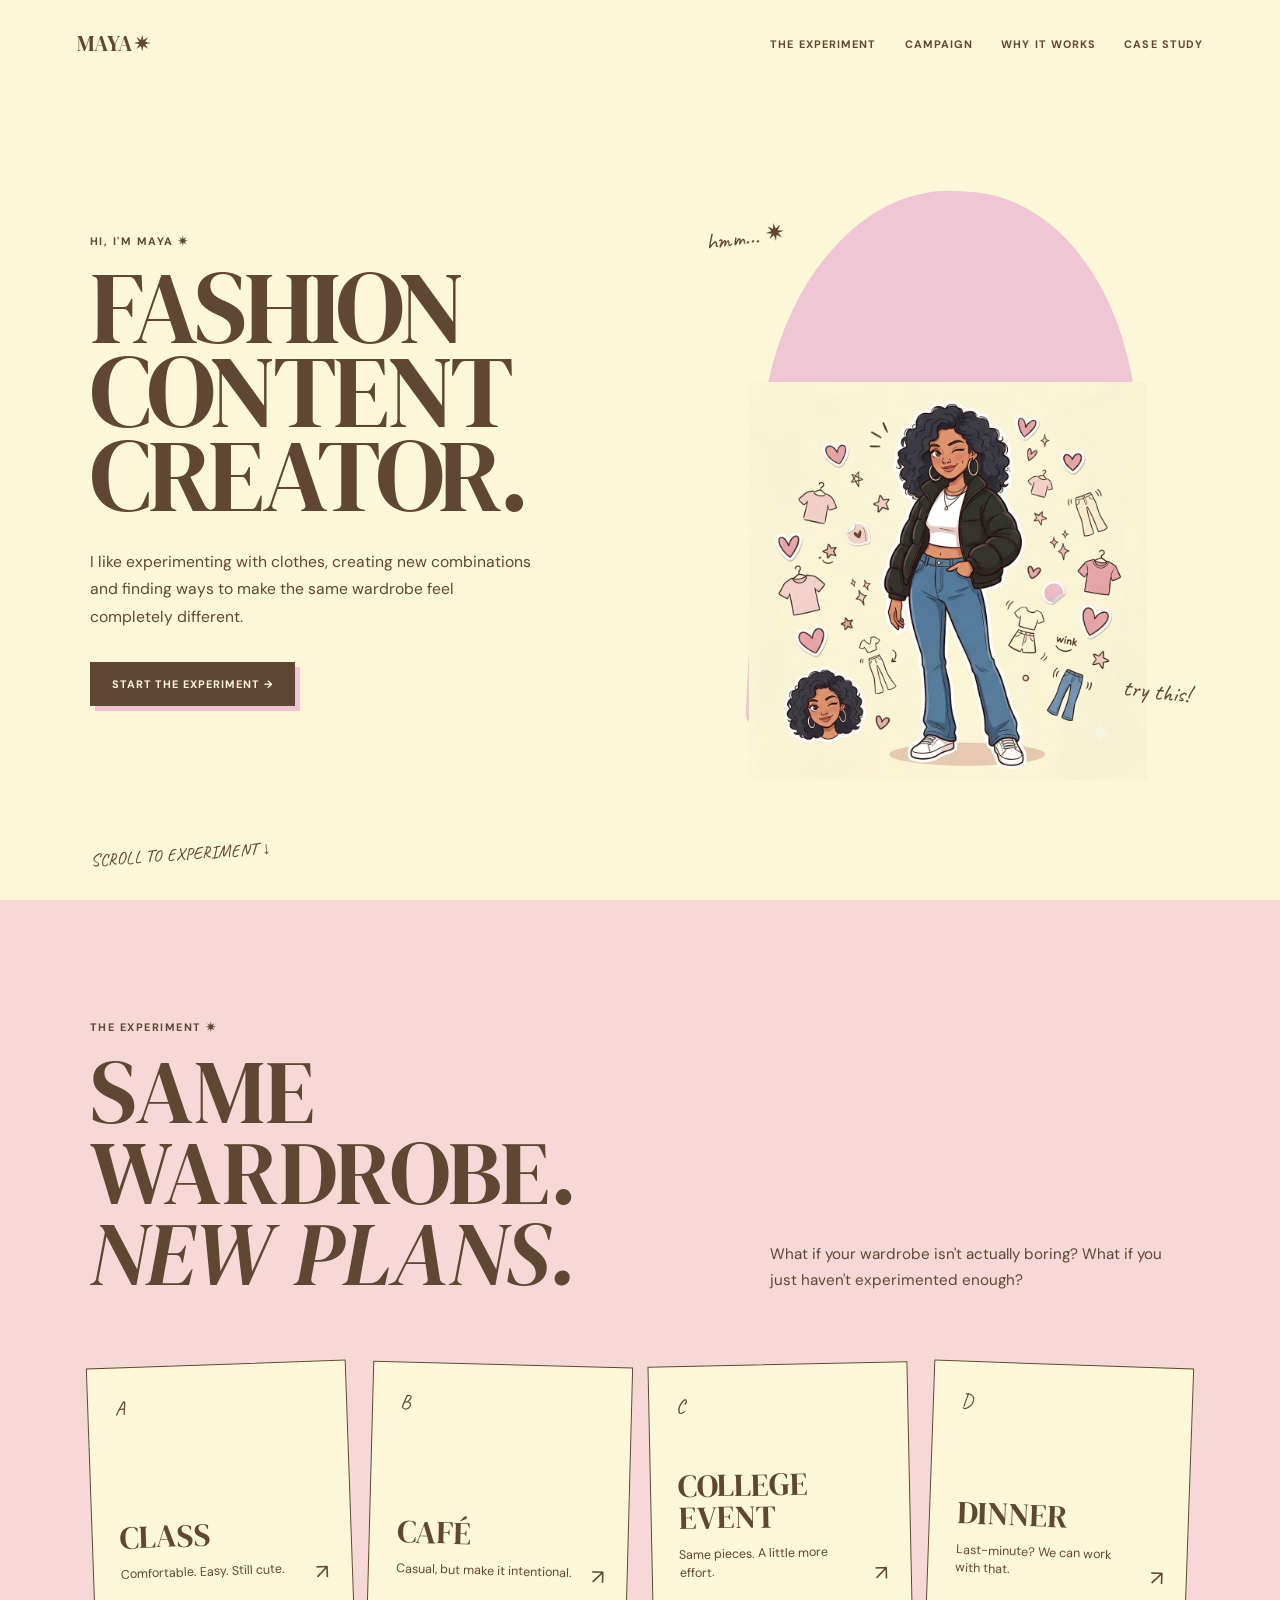
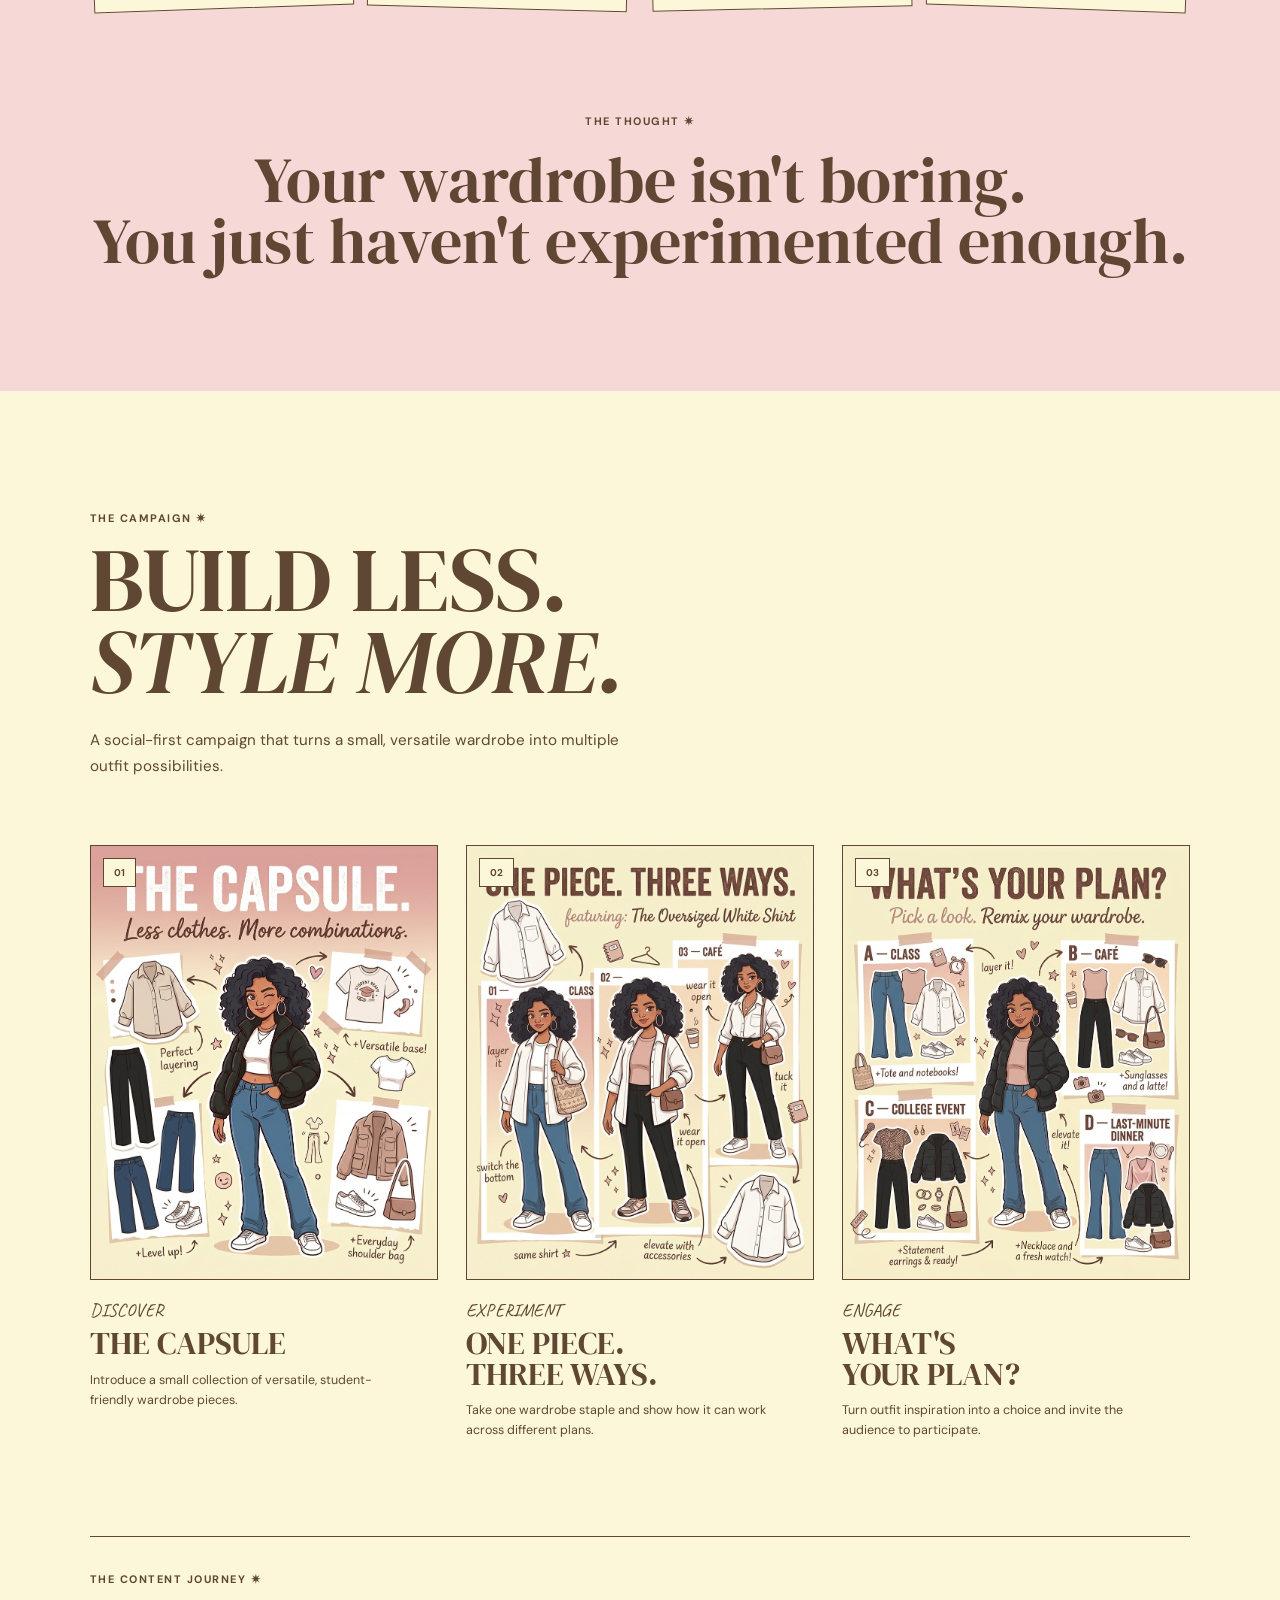
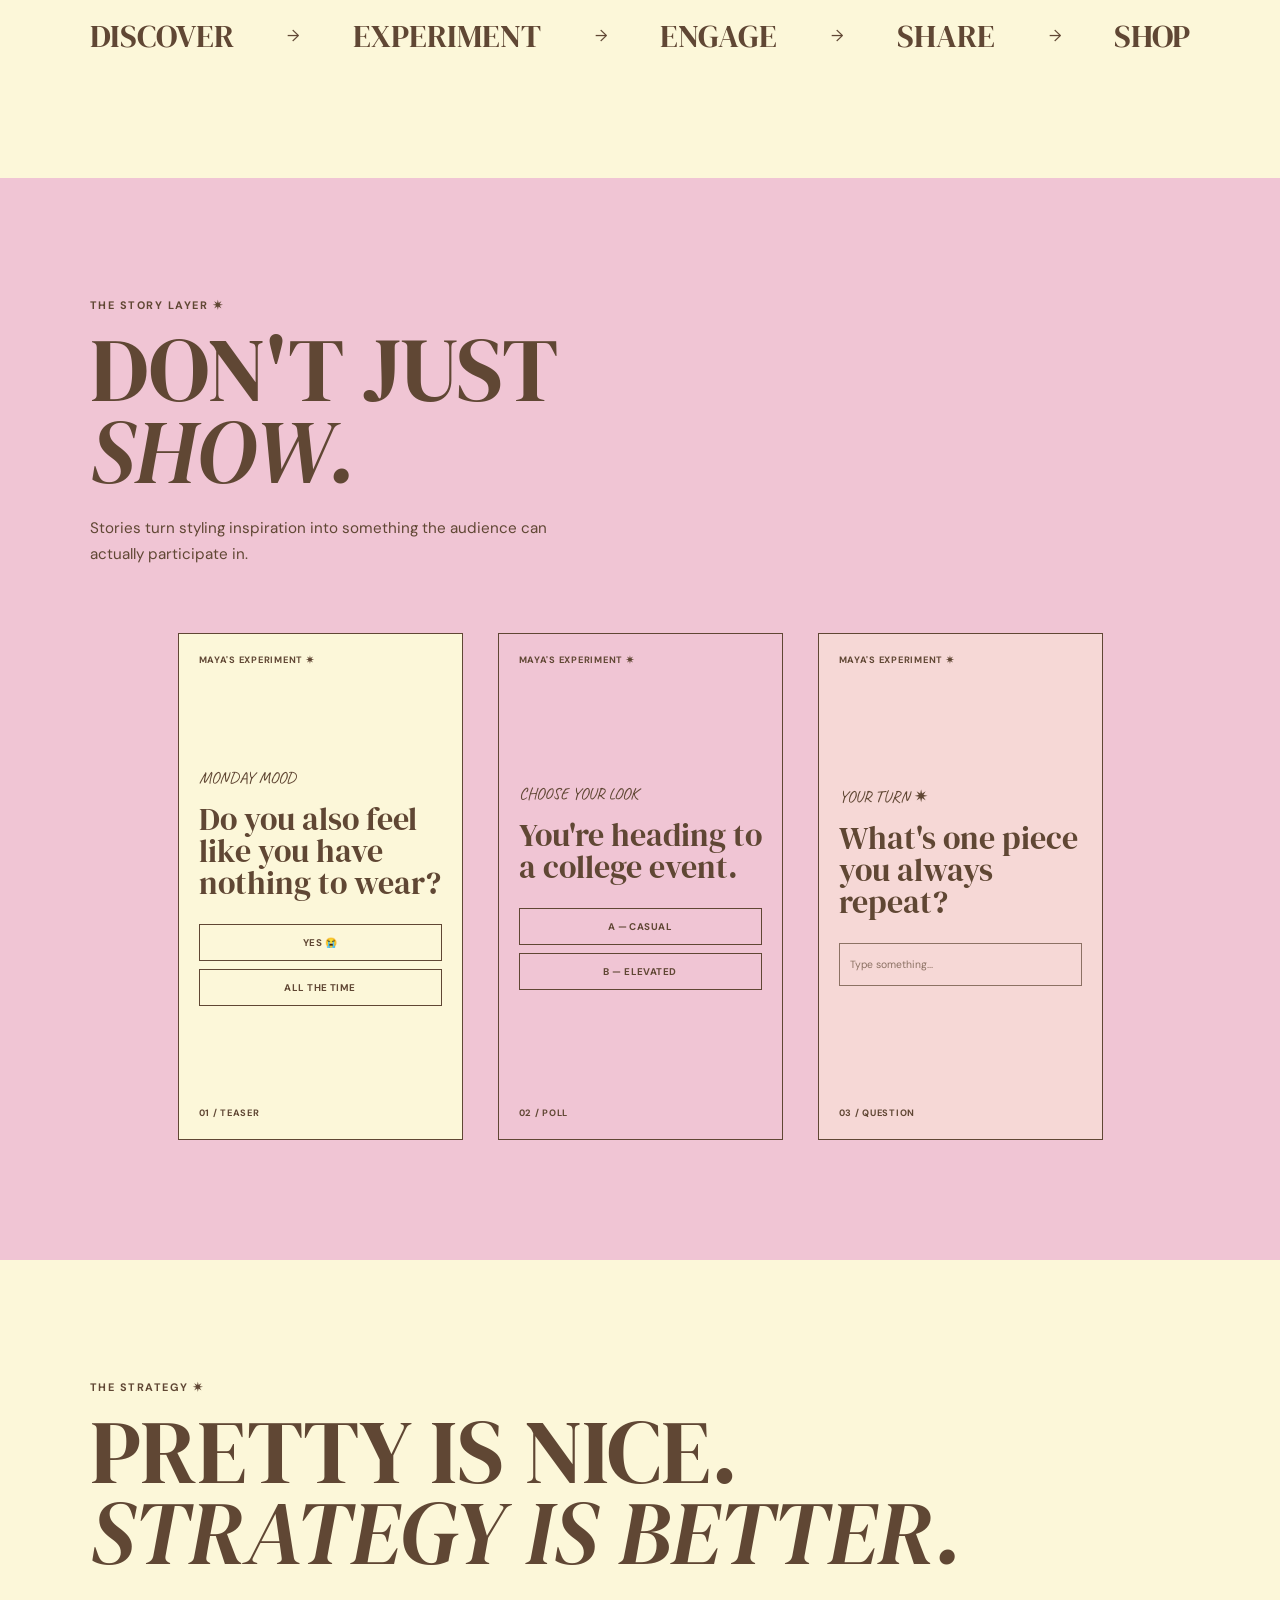
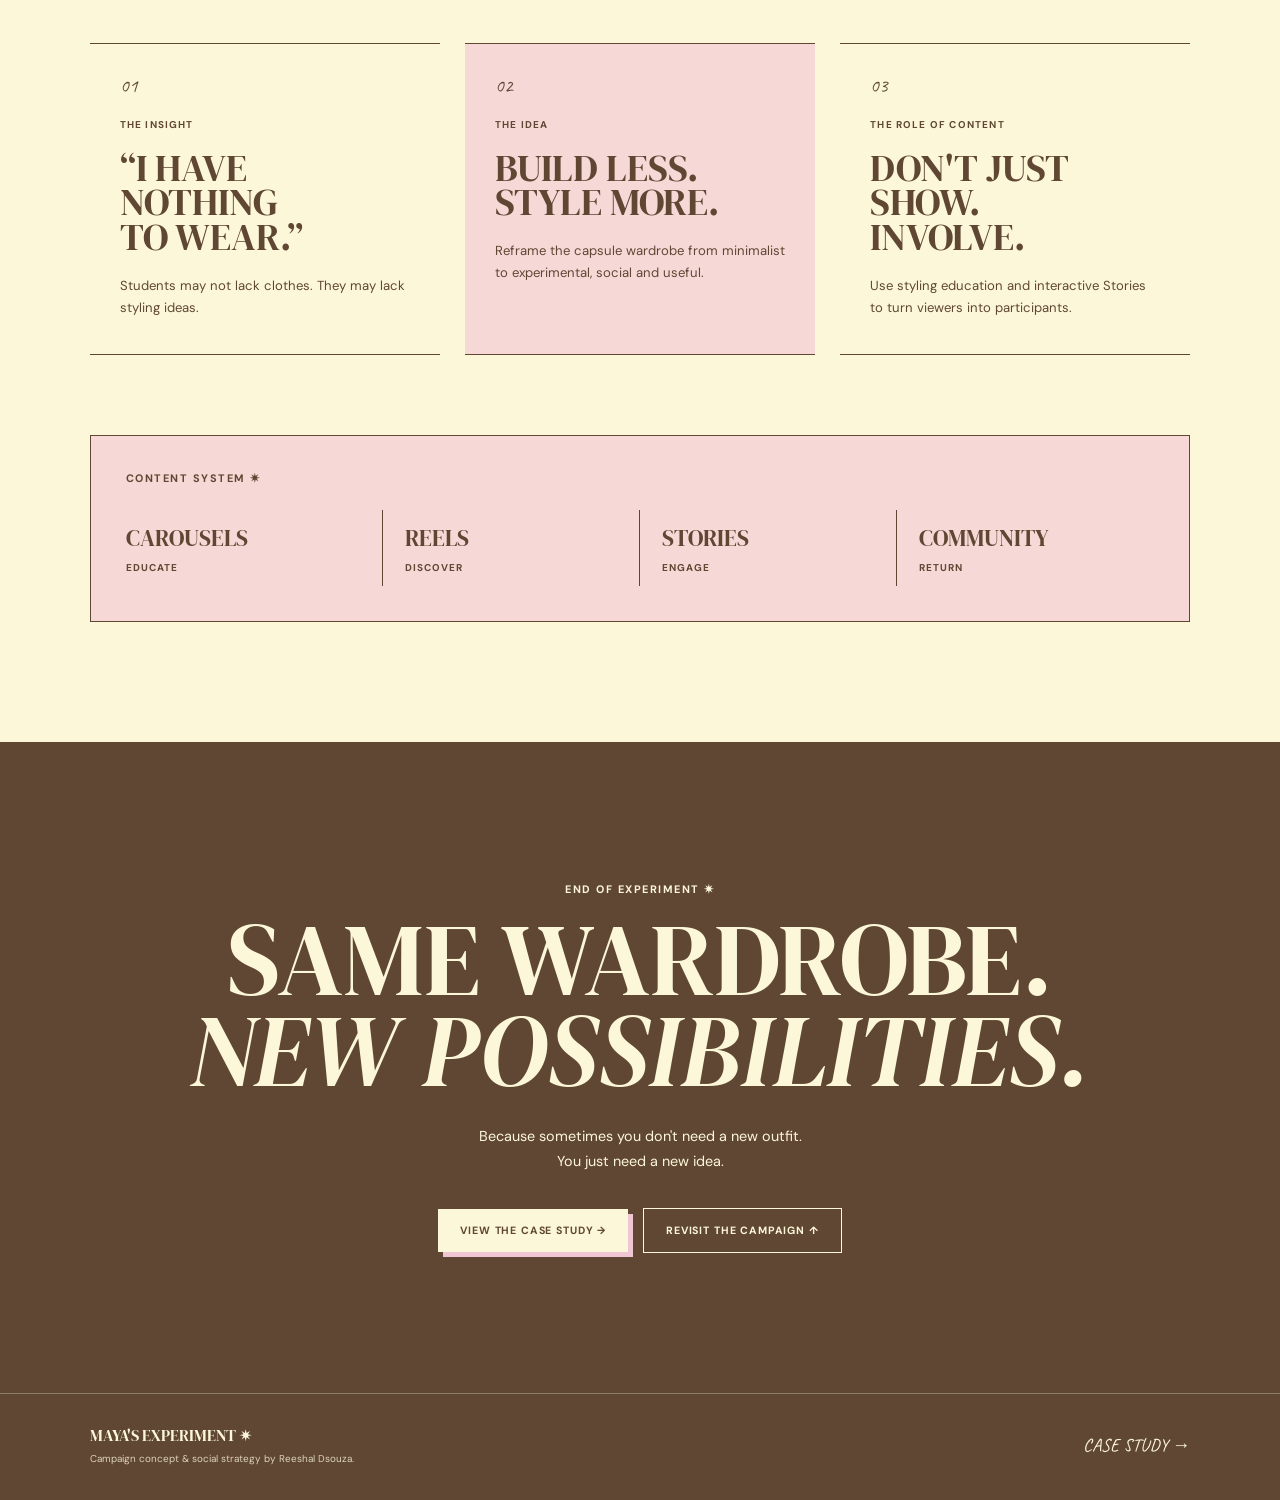
==== commit 5b6446be: "Update index.html" ====
--- a/index.html
+++ b/index.html
@@ -57,7 +57,7 @@
       <div class="hero-frame"></div>
 
       <img
-        src="maya.png"
+        src="Maya.png"
         alt="Maya fashion content creator illustration"
         class="maya-image"
       >
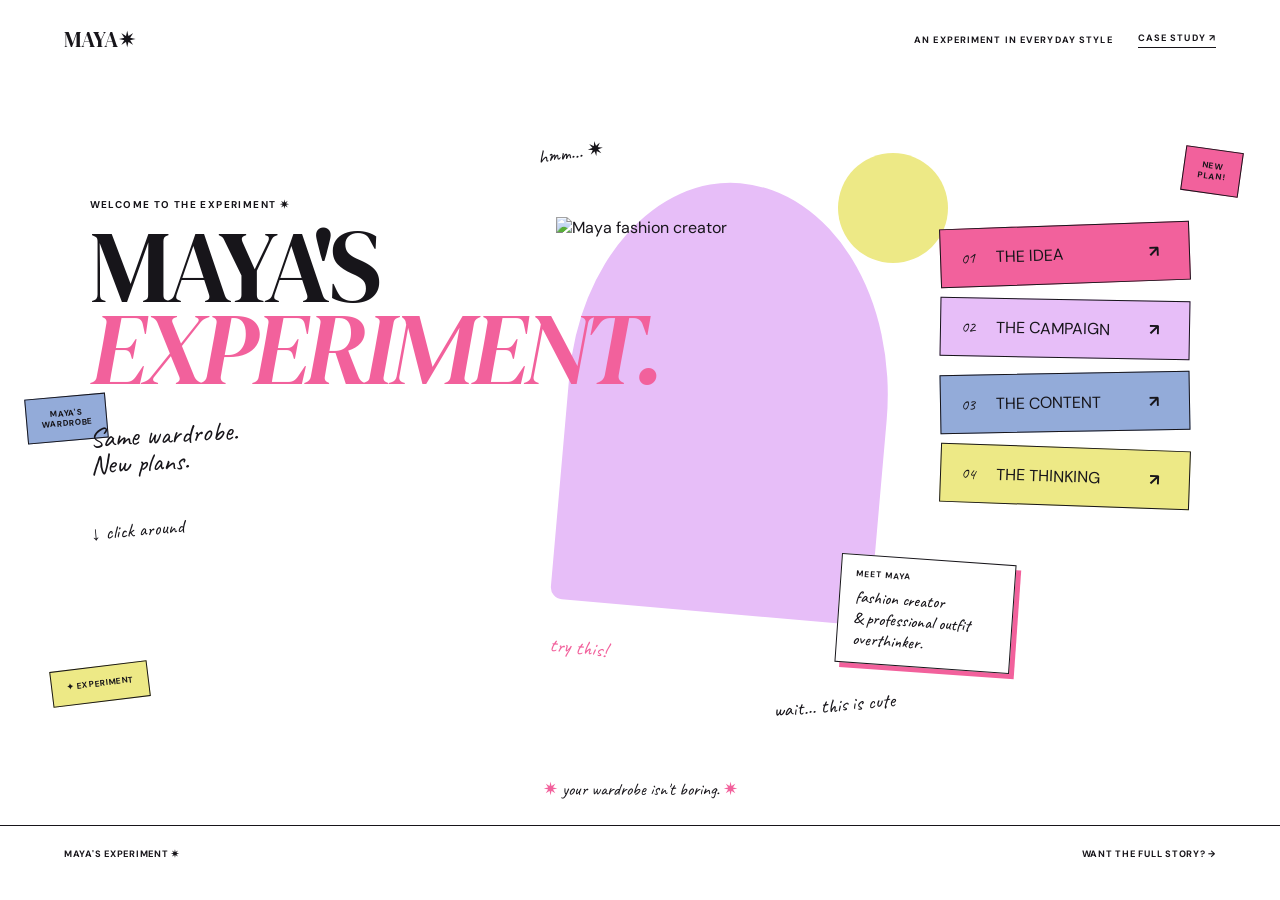
==== commit d61dd68e: "Add files via upload" ====
--- a/index.html
+++ b/index.html
@@ -4,12 +4,12 @@
   <meta charset="UTF-8">
   <meta name="viewport" content="width=device-width, initial-scale=1.0">
 
-  <title>Maya's Experiment</title>
+  <title>Maya's Experiment ✷</title>
 
   <link rel="preconnect" href="https://fonts.googleapis.com">
   <link rel="preconnect" href="https://fonts.gstatic.com" crossorigin>
 
-  <link href="https://fonts.googleapis.com/css2?family=Caveat:wght@400;500;600&family=DM+Sans:wght@400;500;600;700&family=DM+Serif+Display:ital@0;1&display=swap" rel="stylesheet">
+  <link href="https://fonts.googleapis.com/css2?family=Caveat:wght@400;500;600;700&family=DM+Sans:wght@400;500;600;700&family=DM+Serif+Display:ital@0;1&display=swap" rel="stylesheet">
 
   <link rel="stylesheet" href="style.css">
 </head>
@@ -18,305 +18,257 @@
 
   <!-- NAV -->
   <nav class="nav">
-
     <a href="#" class="logo">MAYA✷</a>
 
-    <div class="nav-links">
-      <a href="#experiment">THE EXPERIMENT</a>
-      <a href="#campaign">CAMPAIGN</a>
-      <a href="#strategy">WHY IT WORKS</a>
-      <a href="maya-case-study.html">CASE STUDY</a>
-    </div>
-
+    <div class="nav-right">
+      <span>AN EXPERIMENT IN EVERYDAY STYLE</span>
+      <a href="maya-case-study.html">CASE STUDY ↗</a>
+    </div>
   </nav>
 
 
-  <!-- HERO -->
-  <header class="hero">
-
-    <div class="hero-copy">
-
-      <p class="eyebrow">HI, I'M MAYA ✷</p>
-
-      <h1>FASHION<br>CONTENT<br>CREATOR.</h1>
-
-      <p class="hero-description">
-        I like experimenting with clothes, creating new combinations
-        and finding ways to make the same wardrobe feel completely different.
+  <!-- MAIN -->
+  <main class="playground">
+
+    <!-- DECORATIONS -->
+    <div class="scribble scribble-one">hmm... ✷</div>
+    <div class="scribble scribble-two">try this!</div>
+    <div class="scribble scribble-three">wait... this is cute</div>
+
+    <div class="sticker sticker-pink">NEW<br>PLAN!</div>
+    <div class="sticker sticker-yellow">✦ EXPERIMENT</div>
+    <div class="sticker sticker-blue">MAYA'S<br>WARDROBE</div>
+
+
+    <!-- MAYA -->
+    <div class="maya-stage">
+
+      <div class="pink-shape"></div>
+      <div class="lilac-shape"></div>
+
+      <img
+        src="images/maya.png"
+        alt="Maya fashion creator"
+        class="maya"
+      >
+
+      <div class="maya-caption">
+        <span>MEET MAYA</span>
+        <strong>fashion creator<br>& professional outfit overthinker.</strong>
+      </div>
+
+    </div>
+
+
+    <!-- TITLE -->
+    <section class="intro">
+
+      <p class="eyebrow">WELCOME TO THE EXPERIMENT ✷</p>
+
+      <h1>
+        MAYA'S<br>
+        <em>EXPERIMENT.</em>
+      </h1>
+
+      <p class="intro-copy">
+        Same wardrobe.<br>
+        New plans.
       </p>
 
-      <a href="#experiment" class="hero-button">
-        START THE EXPERIMENT →
-      </a>
-
-    </div>
-
-
-    <div class="hero-visual">
-
-      <div class="hero-frame"></div>
-
-      <img
-        src="Maya.png"
-        alt="Maya fashion content creator illustration"
-        class="maya-image"
-      >
-
-      <span class="doodle doodle-one">hmm... ✷</span>
-      <span class="doodle doodle-two">try this!</span>
-
-    </div>
-
-    <div class="scroll-hint">
-      SCROLL TO EXPERIMENT ↓
-    </div>
-
-  </header>
-
-
-  <!-- EXPERIMENT -->
-  <section class="experiment section" id="experiment">
-
-    <div class="section-top">
-
-      <div>
-        <p class="eyebrow">THE EXPERIMENT ✷</p>
-
-        <h2>
-          SAME WARDROBE.<br>
-          <em>NEW PLANS.</em>
-        </h2>
-      </div>
-
-      <p class="section-intro">
-        What if your wardrobe isn't actually boring?
-        What if you just haven't experimented enough?
-      </p>
-
-    </div>
-
-
-    <div class="plan-grid">
-
-      <div class="plan-card card-one">
-        <span class="plan-letter">A</span>
-        <h3>CLASS</h3>
-        <p>Comfortable. Easy. Still cute.</p>
-        <span class="plan-arrow">↗</span>
-      </div>
-
-      <div class="plan-card card-two">
-        <span class="plan-letter">B</span>
-        <h3>CAFÉ</h3>
-        <p>Casual, but make it intentional.</p>
-        <span class="plan-arrow">↗</span>
-      </div>
-
-      <div class="plan-card card-three">
-        <span class="plan-letter">C</span>
-        <h3>COLLEGE EVENT</h3>
-        <p>Same pieces. A little more effort.</p>
-        <span class="plan-arrow">↗</span>
-      </div>
-
-      <div class="plan-card card-four">
-        <span class="plan-letter">D</span>
-        <h3>DINNER</h3>
-        <p>Last-minute? We can work with that.</p>
-        <span class="plan-arrow">↗</span>
-      </div>
-
-    </div>
-
-
-    <div class="experiment-statement">
-
-      <span>THE THOUGHT ✷</span>
-
-      <h3>
-        Your wardrobe isn't boring.<br>
-        You just haven't experimented enough.
-      </h3>
-
-    </div>
-
-  </section>
-
-
-  <!-- CAMPAIGN -->
-  <section class="campaign section" id="campaign">
-
-    <div class="campaign-heading">
-
-      <p class="eyebrow">THE CAMPAIGN ✷</p>
+      <div class="arrow-note">↓ click around</div>
+
+    </section>
+
+
+    <!-- INTERACTIVE MENU -->
+    <div class="experiment-menu">
+
+      <button class="experiment-button pink-button" data-modal="idea">
+        <span>01</span>
+        THE IDEA
+        <b>↗</b>
+      </button>
+
+      <button class="experiment-button lilac-button" data-modal="campaign">
+        <span>02</span>
+        THE CAMPAIGN
+        <b>↗</b>
+      </button>
+
+      <button class="experiment-button blue-button" data-modal="content">
+        <span>03</span>
+        THE CONTENT
+        <b>↗</b>
+      </button>
+
+      <button class="experiment-button yellow-button" data-modal="strategy">
+        <span>04</span>
+        THE THINKING
+        <b>↗</b>
+      </button>
+
+    </div>
+
+
+    <!-- SMALL BOTTOM NOTE -->
+    <div class="bottom-note">
+      <span>✷</span>
+      your wardrobe isn't boring.
+      <span>✷</span>
+    </div>
+
+  </main>
+
+
+  <!-- =========================
+       IDEA MODAL
+  ========================== -->
+
+  <div class="modal" id="idea">
+
+    <div class="modal-window idea-window">
+
+      <button class="close-modal">×</button>
+
+      <p class="modal-label">01 / THE IDEA</p>
+
+      <div class="idea-content">
+
+        <div>
+          <p class="handwriting">okay, hear me out...</p>
+
+          <h2>
+            YOUR WARDROBE<br>
+            ISN'T BORING.
+          </h2>
+
+          <h3>
+            YOU JUST HAVEN'T<br>
+            EXPERIMENTED ENOUGH.
+          </h3>
+        </div>
+
+        <div class="idea-note">
+          <span>THE OBSERVATION ✷</span>
+
+          <p>
+            Students don't necessarily need
+            more clothes. They need more
+            ideas for the clothes they already own.
+          </p>
+
+          <strong>→ So Maya decided to experiment.</strong>
+        </div>
+
+      </div>
+
+    </div>
+
+  </div>
+
+
+  <!-- =========================
+       CAMPAIGN MODAL
+  ========================== -->
+
+  <div class="modal" id="campaign">
+
+    <div class="modal-window campaign-window">
+
+      <button class="close-modal">×</button>
+
+      <p class="modal-label">02 / THE CAMPAIGN</p>
 
       <h2>
-        BUILD LESS.<br>
-        <em>STYLE MORE.</em>
+        SAME WARDROBE.<br>
+        <em>NEW PLANS.</em>
       </h2>
 
-      <p>
-        A social-first campaign that turns a small,
-        versatile wardrobe into multiple outfit possibilities.
-      </p>
-
-    </div>
-
-
-    <div class="campaign-grid">
-
-
-      <!-- CAPSULE -->
-      <article class="campaign-card">
-
-        <div class="campaign-image">
-
-          <img
-            src="capsule.png"
-            alt="The Capsule campaign"
-          >
-
-          <span class="campaign-number">01</span>
-
-        </div>
-
-        <div class="campaign-card-info">
-
-          <span class="campaign-role">DISCOVER</span>
-
-          <h3>THE CAPSULE</h3>
-
-          <p>
-            Introduce a small collection of versatile,
-            student-friendly wardrobe pieces.
+      <div class="campaign-tabs">
+
+        <button class="campaign-tab active" data-campaign="capsule">
+          01 CAPSULE
+        </button>
+
+        <button class="campaign-tab" data-campaign="ways">
+          02 ONE PIECE
+        </button>
+
+        <button class="campaign-tab" data-campaign="plans">
+          03 YOUR PLAN
+        </button>
+
+      </div>
+
+
+      <div class="campaign-display">
+
+        <div class="campaign-visual">
+          <img id="campaignImage" src="images/capsule.png" alt="Campaign concept">
+        </div>
+
+        <div class="campaign-copy">
+
+          <span id="campaignRole">DISCOVER</span>
+
+          <h3 id="campaignTitle">
+            THE CAPSULE
+          </h3>
+
+          <p id="campaignDescription">
+            Introduce versatile, student-friendly
+            wardrobe pieces and show how much
+            possibility they can create.
           </p>
 
-        </div>
-
-      </article>
-
-
-      <!-- ONE PIECE -->
-      <article class="campaign-card">
-
-        <div class="campaign-image">
-
-          <img
-            src="three_ways.png"
-            alt="One Piece Three Ways campaign"
-          >
-
-          <span class="campaign-number">02</span>
-
-        </div>
-
-        <div class="campaign-card-info">
-
-          <span class="campaign-role">EXPERIMENT</span>
-
-          <h3>ONE PIECE.<br>THREE WAYS.</h3>
-
-          <p>
-            Take one wardrobe staple and show how it can
-            work across different plans.
-          </p>
-
-        </div>
-
-      </article>
-
-
-      <!-- WHAT'S YOUR PLAN -->
-      <article class="campaign-card">
-
-        <div class="campaign-image">
-
-          <img
-            src="plans.png"
-            alt="What's Your Plan campaign"
-          >
-
-          <span class="campaign-number">03</span>
-
-        </div>
-
-        <div class="campaign-card-info">
-
-          <span class="campaign-role">ENGAGE</span>
-
-          <h3>WHAT'S<br>YOUR PLAN?</h3>
-
-          <p>
-            Turn outfit inspiration into a choice and
-            invite the audience to participate.
-          </p>
-
-        </div>
-
-      </article>
-
-    </div>
-
-
-    <!-- CONTENT JOURNEY -->
-
-    <div class="content-journey">
-
-      <p class="eyebrow">THE CONTENT JOURNEY ✷</p>
-
-      <div class="journey-line">
-
-        <span>DISCOVER</span>
-        <b>→</b>
-
-        <span>EXPERIMENT</span>
-        <b>→</b>
-
-        <span>ENGAGE</span>
-        <b>→</b>
-
-        <span>SHARE</span>
-        <b>→</b>
-
-        <span>SHOP</span>
-
-      </div>
-
-    </div>
-
-  </section>
-
-
-  <!-- STORIES -->
-  <section class="stories section">
-
-    <div class="stories-heading">
-
-      <p class="eyebrow">THE STORY LAYER ✷</p>
-
-      <h2>
-        DON'T JUST<br>
-        <em>SHOW.</em>
-      </h2>
-
-      <p>
-        Stories turn styling inspiration into something
-        the audience can actually participate in.
-      </p>
-
-    </div>
-
-
-    <div class="stories-grid">
-
-
-      <div class="story-card">
-
-        <div class="story-top">
-          MAYA'S EXPERIMENT ✷
-        </div>
-
-        <div class="story-content">
+          <div class="campaign-arrow">
+            DISCOVER → EXPERIMENT → ENGAGE
+          </div>
+
+        </div>
+
+      </div>
+
+    </div>
+
+  </div>
+
+
+  <!-- =========================
+       CONTENT MODAL
+  ========================== -->
+
+  <div class="modal" id="content">
+
+    <div class="modal-window content-window">
+
+      <button class="close-modal">×</button>
+
+      <p class="modal-label">03 / THE CONTENT</p>
+
+      <div class="content-heading">
+
+        <div>
+          <h2>
+            DON'T JUST<br>
+            <em>SHOW.</em>
+          </h2>
+        </div>
+
+        <p>
+          Turn styling inspiration into
+          something the audience can
+          actually participate in.
+        </p>
+
+      </div>
+
+
+      <div class="content-cards">
+
+        <div class="content-card story-one">
+
+          <small>MAYA'S EXPERIMENT ✷</small>
 
           <span>MONDAY MOOD</span>
 
@@ -326,26 +278,19 @@
           </h3>
 
           <div class="poll">
-            <div>YES 😭</div>
-            <div>ALL THE TIME</div>
-          </div>
-
-        </div>
-
-        <div class="story-bottom">
-          01 / TEASER
-        </div>
-
-      </div>
-
-
-      <div class="story-card story-pink">
-
-        <div class="story-top">
-          MAYA'S EXPERIMENT ✷
-        </div>
-
-        <div class="story-content">
+            YES 😭
+          </div>
+
+          <div class="poll">
+            ALL THE TIME
+          </div>
+
+        </div>
+
+
+        <div class="content-card story-two">
+
+          <small>MAYA'S EXPERIMENT ✷</small>
 
           <span>CHOOSE YOUR LOOK</span>
 
@@ -355,26 +300,19 @@
           </h3>
 
           <div class="poll">
-            <div>A — CASUAL</div>
-            <div>B — ELEVATED</div>
-          </div>
-
-        </div>
-
-        <div class="story-bottom">
-          02 / POLL
-        </div>
-
-      </div>
-
-
-      <div class="story-card story-blush">
-
-        <div class="story-top">
-          MAYA'S EXPERIMENT ✷
-        </div>
-
-        <div class="story-content">
+            A — CASUAL
+          </div>
+
+          <div class="poll">
+            B — ELEVATED
+          </div>
+
+        </div>
+
+
+        <div class="content-card story-three">
+
+          <small>MAYA'S EXPERIMENT ✷</small>
 
           <span>YOUR TURN ✷</span>
 
@@ -383,185 +321,102 @@
             you always repeat?
           </h3>
 
-          <div class="question-box">
+          <div class="question">
             Type something...
           </div>
 
         </div>
 
-        <div class="story-bottom">
-          03 / QUESTION
-        </div>
-
-      </div>
-
-    </div>
-
-  </section>
-
-
-  <!-- STRATEGY -->
-  <section class="strategy section" id="strategy">
-
-    <div class="strategy-heading">
-
-      <p class="eyebrow">THE STRATEGY ✷</p>
+      </div>
+
+      <p class="content-footer">
+        RELATE → STYLE → PARTICIPATE
+      </p>
+
+    </div>
+
+  </div>
+
+
+  <!-- =========================
+       STRATEGY MODAL
+  ========================== -->
+
+  <div class="modal" id="strategy">
+
+    <div class="modal-window strategy-window">
+
+      <button class="close-modal">×</button>
+
+      <p class="modal-label">04 / THE THINKING</p>
 
       <h2>
         PRETTY IS NICE.<br>
         <em>STRATEGY IS BETTER.</em>
       </h2>
 
-    </div>
-
-
-    <div class="strategy-grid">
-
-
-      <div class="strategy-card">
-
-        <span class="strategy-number">01</span>
-
-        <p class="strategy-label">THE INSIGHT</p>
+      <div class="strategy-flow">
+
+        <button class="strategy-step active">
+          <span>01</span>
+          <strong>THE INSIGHT</strong>
+          <small>“I have nothing to wear.”</small>
+        </button>
+
+        <span class="flow-arrow">→</span>
+
+        <button class="strategy-step">
+          <span>02</span>
+          <strong>THE IDEA</strong>
+          <small>Build less. Style more.</small>
+        </button>
+
+        <span class="flow-arrow">→</span>
+
+        <button class="strategy-step">
+          <span>03</span>
+          <strong>THE ROLE</strong>
+          <small>Don't just show. Involve.</small>
+        </button>
+
+      </div>
+
+
+      <div class="strategy-detail">
+
+        <span>THE INSIGHT ✷</span>
 
         <h3>
-          “I HAVE<br>
-          NOTHING<br>
-          TO WEAR.”
-        </h3>
-
-        <p>
           Students may not lack clothes.
           They may lack styling ideas.
+        </h3>
+
+        <p>
+          The campaign reframes the capsule wardrobe
+          from something minimalist and restrictive
+          into something experimental, social and useful.
         </p>
 
       </div>
 
-
-      <div class="strategy-card featured">
-
-        <span class="strategy-number">02</span>
-
-        <p class="strategy-label">THE IDEA</p>
-
-        <h3>
-          BUILD LESS.<br>
-          STYLE MORE.
-        </h3>
-
-        <p>
-          Reframe the capsule wardrobe from
-          minimalist to experimental, social and useful.
-        </p>
-
-      </div>
-
-
-      <div class="strategy-card">
-
-        <span class="strategy-number">03</span>
-
-        <p class="strategy-label">THE ROLE OF CONTENT</p>
-
-        <h3>
-          DON'T JUST<br>
-          SHOW.<br>
-          INVOLVE.
-        </h3>
-
-        <p>
-          Use styling education and interactive
-          Stories to turn viewers into participants.
-        </p>
-
-      </div>
-
-    </div>
-
-
-    <!-- CONTENT SYSTEM -->
-
-    <div class="content-system">
-
-      <p class="eyebrow">CONTENT SYSTEM ✷</p>
-
-      <div class="content-system-grid">
-
-        <div>
-          <span>CAROUSELS</span>
-          <strong>EDUCATE</strong>
-        </div>
-
-        <div>
-          <span>REELS</span>
-          <strong>DISCOVER</strong>
-        </div>
-
-        <div>
-          <span>STORIES</span>
-          <strong>ENGAGE</strong>
-        </div>
-
-        <div>
-          <span>COMMUNITY</span>
-          <strong>RETURN</strong>
-        </div>
-
-      </div>
-
-    </div>
-
-  </section>
-
-
-  <!-- FINAL CTA -->
-  <section class="final-cta">
-
-    <p class="eyebrow">END OF EXPERIMENT ✷</p>
-
-    <h2>
-      SAME WARDROBE.<br>
-      <em>NEW POSSIBILITIES.</em>
-    </h2>
-
-    <p>
-      Because sometimes you don't need a new outfit.<br>
-      You just need a new idea.
-    </p>
-
-    <div class="cta-buttons">
-
-      <a href="maya-case-study.html" class="primary-button">
-        VIEW THE CASE STUDY →
-      </a>
-
-      <a href="#campaign" class="secondary-button">
-        REVISIT THE CAMPAIGN ↑
-      </a>
-
-    </div>
-
-  </section>
-
-
-  <!-- FOOTER -->
-  <footer>
-
-    <div>
-      <strong>MAYA'S EXPERIMENT ✷</strong>
-
-      <p>
-        Campaign concept & social strategy by
-        Reeshal Dsouza.
-      </p>
-    </div>
+    </div>
+
+  </div>
+
+
+  <!-- FINAL -->
+  <footer class="mini-footer">
+
+    <span>MAYA'S EXPERIMENT ✷</span>
 
     <a href="maya-case-study.html">
-      CASE STUDY →
+      WANT THE FULL STORY? →
     </a>
 
   </footer>
 
 
+  <script src="script.js"></script>
+
 </body>
-</html>
+</html>
--- a/style.css
+++ b/style.css
@@ -1,12 +1,15 @@
-@import url('https://fonts.googleapis.com/css2?family=Caveat:wght@400;500;600&family=DM+Sans:wght@400;500;600;700&family=DM+Serif+Display:ital@0;1&display=swap');
+@import url('https://fonts.googleapis.com/css2?family=Caveat:wght@400;500;600;700&family=DM+Sans:wght@400;500;600;700&family=DM+Serif+Display:ital@0;1&display=swap');
+
 
 :root {
-  --cream: #FCF7D9;
-  --blush: #F6D8D6;
-  --pink: #F0C5D4;
-  --cocoa: #604734;
-  --white: #fffdf4;
-}
+  --white: #FFFFFF;
+  --raspberry: #F2619C;
+  --lilac: #E7BEF8;
+  --blueberry: #93ABD9;
+  --lemon: #EDE986;
+  --ink: #17151A;
+}
+
 
 * {
   margin: 0;
@@ -14,961 +17,1165 @@
   box-sizing: border-box;
 }
 
+
 html {
   scroll-behavior: smooth;
 }
 
+
 body {
-  background: var(--cream);
-  color: var(--cocoa);
+  background: var(--white);
+  color: var(--ink);
   font-family: 'DM Sans', sans-serif;
   overflow-x: hidden;
 }
+
+
+body.modal-open {
+  overflow: hidden;
+}
+
+
+button,
+a {
+  font: inherit;
+}
+
+
+button {
+  border: 0;
+  cursor: pointer;
+}
+
 
 a {
   color: inherit;
   text-decoration: none;
 }
 
+
 img {
   max-width: 100%;
   display: block;
 }
 
+
 em {
   font-style: italic;
 }
 
 
-/* ========================================
-   NAVIGATION
-======================================== */
+/* =========================
+   NAV
+========================= */
 
 .nav {
   position: absolute;
   top: 0;
   left: 0;
   width: 100%;
-  padding: 28px 6vw;
+  padding: 25px 5vw;
   display: flex;
   align-items: center;
   justify-content: space-between;
-  z-index: 50;
-}
+  z-index: 20;
+}
+
 
 .logo {
   font-family: 'DM Serif Display', serif;
-  font-size: 1.4rem;
-  letter-spacing: 0.02em;
-}
-
-.nav-links {
+  font-size: 1.35rem;
+}
+
+
+.nav-right {
   display: flex;
   align-items: center;
-  gap: 28px;
-}
-
-.nav-links a {
-  font-size: 0.68rem;
-  font-weight: 700;
-  letter-spacing: 0.1em;
-  transition: opacity 0.2s ease;
-}
-
-.nav-links a:hover {
-  opacity: 0.5;
-}
-
-
-/* ========================================
-   GENERAL
-======================================== */
-
-.section {
-  padding: 120px 7vw;
-}
+  gap: 25px;
+  font-size: .58rem;
+  font-weight: 700;
+  letter-spacing: .12em;
+}
+
+
+.nav-right a {
+  border-bottom: 1px solid var(--ink);
+  padding-bottom: 3px;
+}
+
+
+.nav-right a:hover {
+  color: var(--raspberry);
+  border-color: var(--raspberry);
+}
+
+
+/* =========================
+   MAIN PLAYGROUND
+========================= */
+
+.playground {
+  min-height: calc(100vh - 75px);
+  position: relative;
+  padding: 105px 6vw 55px;
+  overflow: hidden;
+}
+
+
+/* =========================
+   INTRO
+========================= */
+
+.intro {
+  position: absolute;
+  left: 7vw;
+  top: 22vh;
+  z-index: 8;
+  width: 470px;
+}
+
 
 .eyebrow {
-  font-family: 'DM Sans', sans-serif;
-  font-size: 0.68rem;
-  font-weight: 700;
-  letter-spacing: 0.14em;
-  text-transform: uppercase;
-}
-
-.section-top {
+  font-size: .62rem;
+  font-weight: 700;
+  letter-spacing: .14em;
+}
+
+
+.intro h1 {
+  font-family: 'DM Serif Display', serif;
+  font-size: clamp(4.8rem, 8vw, 8rem);
+  line-height: .79;
+  letter-spacing: -.045em;
+  font-weight: 400;
+  margin: 15px 0 25px;
+}
+
+
+.intro h1 em {
+  color: var(--raspberry);
+}
+
+
+.intro-copy {
+  font-family: 'Caveat', cursive;
+  font-size: 1.7rem;
+  line-height: 1;
+  transform: rotate(-3deg);
+}
+
+
+.arrow-note {
+  margin-top: 35px;
+  font-family: 'Caveat', cursive;
+  font-size: 1.2rem;
+  transform: rotate(-5deg);
+}
+
+
+/* =========================
+   MAYA
+========================= */
+
+.maya-stage {
+  position: absolute;
+  width: min(440px, 38vw);
+  height: 610px;
+  left: 50%;
+  top: 50%;
+  transform: translate(-30%, -50%);
+}
+
+
+/* Pink background shape */
+
+.pink-shape {
+  position: absolute;
+  width: 320px;
+  height: 430px;
+  background: var(--lilac);
+  border-radius: 48% 52% 12px 12px;
+  transform: rotate(5deg);
+  left: 60px;
+  top: 75px;
+}
+
+
+/* Yellow circle */
+
+.lilac-shape {
+  position: absolute;
+  width: 110px;
+  height: 110px;
+  background: var(--lemon);
+  border-radius: 50%;
+  right: 0;
+  top: 45px;
+}
+
+
+/* Maya — smaller / zoomed out */
+
+.maya {
+  position: absolute;
+  width: 78%;
+  height: 82%;
+  left: 11%;
+  bottom: 0;
+  object-fit: contain;
+  object-position: center bottom;
+  z-index: 3;
+}
+
+
+/* Maya label */
+
+.maya-caption {
+  position: absolute;
+  z-index: 5;
+  bottom: 50px;
+  right: -65px;
+  width: 175px;
+  padding: 13px 15px;
+  background: var(--white);
+  border: 1px solid var(--ink);
+  transform: rotate(4deg);
+  box-shadow: 5px 5px 0 var(--raspberry);
+}
+
+
+.maya-caption span {
+  display: block;
+  font-size: .52rem;
+  font-weight: 700;
+  letter-spacing: .12em;
+  margin-bottom: 7px;
+}
+
+
+.maya-caption strong {
+  font-family: 'Caveat', cursive;
+  font-size: 1.05rem;
+  font-weight: 500;
+  line-height: 1;
+}
+
+
+/* =========================
+   EXPERIMENT BUTTONS
+========================= */
+
+.experiment-menu {
+  position: absolute;
+  right: 7vw;
+  top: 25vh;
+  width: 250px;
+  display: flex;
+  flex-direction: column;
+  gap: 15px;
+  z-index: 10;
+}
+
+
+.experiment-button {
+  width: 100%;
+  padding: 18px 20px;
+  display: grid;
+  grid-template-columns: 35px 1fr 20px;
+  align-items: center;
+  text-align: left;
+  color: var(--ink);
+  border: 1px solid var(--ink);
+  transition: transform .25s ease, box-shadow .25s ease;
+}
+
+
+.experiment-button span {
+  font-family: 'Caveat', cursive;
+  font-size: 1rem;
+}
+
+
+.experiment-button b {
+  font-size: 1rem;
+}
+
+
+.experiment-button:hover {
+  transform: translate(-5px, -5px) rotate(-1deg);
+  box-shadow: 6px 6px 0 var(--ink);
+}
+
+
+.pink-button {
+  background: var(--raspberry);
+  transform: rotate(-2deg);
+}
+
+
+.lilac-button {
+  background: var(--lilac);
+  transform: rotate(1deg);
+}
+
+
+.blue-button {
+  background: var(--blueberry);
+  transform: rotate(-1deg);
+}
+
+
+.yellow-button {
+  background: var(--lemon);
+  transform: rotate(2deg);
+}
+
+
+/* =========================
+   DECORATIONS
+========================= */
+
+.scribble {
+  position: absolute;
+  font-family: 'Caveat', cursive;
+  font-size: 1.25rem;
+  z-index: 7;
+}
+
+
+.scribble-one {
+  top: 17%;
+  left: 42%;
+  transform: rotate(-8deg);
+}
+
+
+.scribble-two {
+  bottom: 20%;
+  left: 43%;
+  color: var(--raspberry);
+  transform: rotate(6deg);
+}
+
+
+.scribble-three {
+  bottom: 13%;
+  right: 30%;
+  transform: rotate(-5deg);
+}
+
+
+.sticker {
+  position: absolute;
+  padding: 12px 14px;
+  border: 1px solid var(--ink);
+  font-size: .52rem;
+  font-weight: 700;
+  line-height: 1.15;
+  letter-spacing: .08em;
+  text-align: center;
+  z-index: 8;
+}
+
+
+.sticker-pink {
+  top: 18%;
+  right: 3%;
+  background: var(--raspberry);
+  transform: rotate(8deg);
+}
+
+
+.sticker-yellow {
+  bottom: 15%;
+  left: 4%;
+  background: var(--lemon);
+  transform: rotate(-7deg);
+}
+
+
+.sticker-blue {
+  top: 48%;
+  left: 2%;
+  background: var(--blueberry);
+  transform: rotate(-5deg);
+}
+
+
+/* =========================
+   BOTTOM NOTE
+========================= */
+
+.bottom-note {
+  position: absolute;
+  bottom: 25px;
+  left: 50%;
+  transform: translateX(-50%);
+  font-family: 'Caveat', cursive;
+  font-size: 1.1rem;
+}
+
+
+.bottom-note span {
+  color: var(--raspberry);
+}
+
+
+/* =========================
+   MODALS
+========================= */
+
+.modal {
+  position: fixed;
+  inset: 0;
+  background: rgba(23, 21, 26, .45);
+  backdrop-filter: blur(8px);
+  z-index: 100;
+  display: flex;
+  align-items: center;
+  justify-content: center;
+  padding: 30px;
+  opacity: 0;
+  visibility: hidden;
+  pointer-events: none;
+  transition: opacity .3s ease, visibility .3s ease;
+}
+
+
+.modal.active {
+  opacity: 1;
+  visibility: visible;
+  pointer-events: auto;
+}
+
+
+.modal-window {
+  position: relative;
+  width: min(900px, 94vw);
+  max-height: 88vh;
+  overflow-y: auto;
+  background: var(--white);
+  border: 1px solid var(--ink);
+  padding: 45px;
+  transform: translateY(25px) rotate(-1deg) scale(.97);
+  transition: transform .35s ease;
+}
+
+
+.modal.active .modal-window {
+  transform: translateY(0) rotate(0) scale(1);
+}
+
+
+.close-modal {
+  position: absolute;
+  top: 18px;
+  right: 20px;
+  width: 35px;
+  height: 35px;
+  border: 1px solid var(--ink);
+  background: var(--white);
+  font-size: 1.3rem;
+  transition: background .2s ease, transform .2s ease;
+}
+
+
+.close-modal:hover {
+  background: var(--raspberry);
+  transform: rotate(8deg);
+}
+
+
+.modal-label {
+  font-size: .58rem;
+  font-weight: 700;
+  letter-spacing: .14em;
+  margin-bottom: 25px;
+}
+
+
+/* =========================
+   IDEA MODAL
+========================= */
+
+.idea-window {
+  background: var(--lemon);
+}
+
+
+.idea-content {
+  display: grid;
+  grid-template-columns: 1.3fr .7fr;
+  gap: 60px;
+  align-items: end;
+}
+
+
+.idea-content h2 {
+  font-family: 'DM Serif Display', serif;
+  font-size: clamp(3rem, 6vw, 5.8rem);
+  line-height: .85;
+  font-weight: 400;
+}
+
+
+.idea-content h3 {
+  font-family: 'DM Serif Display', serif;
+  font-size: clamp(1.8rem, 3vw, 3rem);
+  line-height: .9;
+  font-weight: 400;
+  margin-top: 25px;
+}
+
+
+.handwriting {
+  font-family: 'Caveat', cursive;
+  color: var(--raspberry);
+  font-size: 1.5rem;
+  margin-bottom: 12px;
+  transform: rotate(-3deg);
+}
+
+
+.idea-note {
+  background: var(--white);
+  border: 1px solid var(--ink);
+  padding: 25px;
+  transform: rotate(3deg);
+  box-shadow: 7px 7px 0 var(--raspberry);
+}
+
+
+.idea-note span {
+  font-size: .55rem;
+  font-weight: 700;
+  letter-spacing: .12em;
+}
+
+
+.idea-note p {
+  font-size: .85rem;
+  line-height: 1.6;
+  margin: 15px 0;
+}
+
+
+.idea-note strong {
+  font-family: 'Caveat', cursive;
+  font-size: 1.2rem;
+  font-weight: 500;
+}
+
+
+/* =========================
+   CAMPAIGN MODAL
+========================= */
+
+.campaign-window h2,
+.content-window h2,
+.strategy-window h2 {
+  font-family: 'DM Serif Display', serif;
+  font-size: clamp(3rem, 6vw, 5.5rem);
+  line-height: .85;
+  font-weight: 400;
+}
+
+
+.campaign-window h2 em {
+  color: var(--raspberry);
+}
+
+
+.campaign-tabs {
+  display: flex;
+  gap: 8px;
+  margin: 30px 0;
+  flex-wrap: wrap;
+}
+
+
+.campaign-tab {
+  padding: 9px 13px;
+  background: var(--white);
+  border: 1px solid var(--ink);
+  font-size: .58rem;
+  font-weight: 700;
+}
+
+
+.campaign-tab.active {
+  background: var(--raspberry);
+}
+
+
+.campaign-display {
+  display: grid;
+  grid-template-columns: 1fr 1fr;
+  gap: 35px;
+  align-items: center;
+}
+
+
+.campaign-visual {
+  background: var(--lilac);
+  border: 1px solid var(--ink);
+  padding: 15px;
+  transform: rotate(-2deg);
+}
+
+
+.campaign-visual img {
+  width: 100%;
+  aspect-ratio: 4 / 5;
+  object-fit: cover;
+}
+
+
+#campaignImage {
+  transition: opacity .15s ease;
+}
+
+
+.campaign-copy span {
+  font-family: 'Caveat', cursive;
+  font-size: 1.25rem;
+}
+
+
+.campaign-copy h3 {
+  font-family: 'DM Serif Display', serif;
+  font-size: 3rem;
+  line-height: .9;
+  font-weight: 400;
+  margin: 10px 0 15px;
+}
+
+
+.campaign-copy p {
+  font-size: .85rem;
+  line-height: 1.7;
+  max-width: 350px;
+}
+
+
+.campaign-arrow {
+  display: inline-block;
+  margin-top: 30px;
+  padding: 10px 12px;
+  background: var(--lemon);
+  font-size: .56rem;
+  font-weight: 700;
+  letter-spacing: .08em;
+}
+
+
+/* =========================
+   CONTENT MODAL
+========================= */
+
+.content-window {
+  background: var(--lilac);
+}
+
+
+.content-heading {
   display: flex;
   justify-content: space-between;
-  align-items: flex-end;
-  gap: 60px;
-  margin-bottom: 70px;
-}
-
-.section-top h2,
-.campaign-heading h2,
-.stories-heading h2,
-.strategy-heading h2 {
-  font-family: 'DM Serif Display', serif;
-  font-size: clamp(3.5rem, 7vw, 7rem);
-  line-height: 0.9;
-  font-weight: 400;
-  margin-top: 18px;
-}
-
-.section-intro {
-  max-width: 420px;
-  font-size: 0.95rem;
-  line-height: 1.75;
-}
-
-
-/* ========================================
-   HERO
-======================================== */
-
-.hero {
-  min-height: 100vh;
-  padding: 120px 7vw 80px;
-  display: grid;
-  grid-template-columns: 1fr 0.9fr;
-  align-items: center;
-  gap: 6vw;
-  position: relative;
-  overflow: hidden;
-}
-
-.hero-copy {
-  position: relative;
-  z-index: 5;
-}
-
-.hero-copy h1 {
-  font-family: 'DM Serif Display', serif;
-  font-size: clamp(4rem, 8vw, 8.5rem);
-  line-height: 0.82;
-  font-weight: 400;
-  letter-spacing: -0.035em;
-  margin: 18px 0 30px;
-}
-
-.hero-description {
-  max-width: 450px;
-  font-size: 0.98rem;
-  line-height: 1.75;
-  margin-bottom: 32px;
-}
-
-.hero-button {
-  display: inline-flex;
-  align-items: center;
-  padding: 15px 22px;
-  background: var(--cocoa);
-  color: var(--cream);
-  font-size: 0.68rem;
-  font-weight: 700;
-  letter-spacing: 0.09em;
-  box-shadow: 5px 5px 0 var(--pink);
-  transition: transform 0.25s ease, box-shadow 0.25s ease;
-}
-
-.hero-button:hover {
-  transform: translate(-2px, -3px);
-  box-shadow: 7px 8px 0 var(--pink);
-}
-
-.hero-visual {
-  position: relative;
-  width: min(500px, 100%);
-  height: 620px;
-  margin: 0 auto;
-}
-
-.hero-frame {
-  position: absolute;
-  width: 78%;
-  height: 88%;
-  top: 5%;
-  left: 11%;
-  background: var(--pink);
-  border-radius: 48% 48% 14px 14px;
-  transform: rotate(3deg);
-}
-
-.maya-image {
-  position: absolute;
-  width: 82%;
-  height: 92%;
-  object-fit: contain;
-  object-position: bottom center;
-  bottom: 0;
-  left: 9%;
-  z-index: 2;
-}
-
-.doodle {
-  position: absolute;
-  z-index: 5;
-  font-family: 'Caveat', cursive;
-  font-size: 1.5rem;
-  white-space: nowrap;
-}
-
-.doodle-one {
-  top: 10%;
-  left: 0;
-  transform: rotate(-8deg);
-}
-
-.doodle-two {
-  bottom: 12%;
-  right: 0;
-  transform: rotate(7deg);
-}
-
-.scroll-hint {
-  position: absolute;
-  bottom: 35px;
-  left: 7vw;
-  font-family: 'Caveat', cursive;
-  font-size: 1.1rem;
-  transform: rotate(-4deg);
-}
-
-
-/* ========================================
-   EXPERIMENT
-======================================== */
-
-.experiment {
-  background: var(--blush);
-}
-
-.plan-grid {
-  display: grid;
-  grid-template-columns: repeat(4, 1fr);
-  gap: 20px;
-}
-
-.plan-card {
-  min-height: 245px;
-  padding: 27px;
-  background: var(--cream);
-  border: 1px solid var(--cocoa);
-  display: flex;
-  flex-direction: column;
-  position: relative;
-  transition: transform 0.25s ease;
-}
-
-.card-one {
-  transform: rotate(-2deg);
-}
-
-.card-two {
-  transform: rotate(1.5deg);
-}
-
-.card-three {
-  transform: rotate(-1.2deg);
-}
-
-.card-four {
-  transform: rotate(2deg);
-}
-
-.plan-card:hover {
-  transform: translateY(-8px) rotate(0deg);
-}
-
-.plan-letter {
-  font-family: 'Caveat', cursive;
-  font-size: 1.25rem;
-}
-
-.plan-card h3 {
-  font-family: 'DM Serif Display', serif;
-  font-size: 2rem;
-  line-height: 1;
-  font-weight: 400;
-  margin-top: auto;
-  margin-bottom: 12px;
-}
-
-.plan-card p {
-  font-size: 0.78rem;
-  line-height: 1.5;
-  max-width: 180px;
-}
-
-.plan-arrow {
-  position: absolute;
-  right: 23px;
-  bottom: 20px;
-  font-size: 1.3rem;
-}
-
-.experiment-statement {
-  margin-top: 100px;
-  text-align: center;
-}
-
-.experiment-statement > span {
-  font-size: 0.68rem;
-  font-weight: 700;
-  letter-spacing: 0.14em;
-}
-
-.experiment-statement h3 {
-  font-family: 'DM Serif Display', serif;
-  font-size: clamp(2.4rem, 5vw, 5rem);
-  font-weight: 400;
-  line-height: 0.95;
-  margin-top: 20px;
-}
-
-
-/* ========================================
-   CAMPAIGN
-======================================== */
-
-.campaign {
-  background: var(--cream);
-}
-
-.campaign-heading {
-  max-width: 850px;
-  margin-bottom: 65px;
-}
-
-.campaign-heading h2 {
-  margin-top: 15px;
-}
-
-.campaign-heading > p:last-child {
-  max-width: 570px;
-  margin-top: 25px;
-  font-size: 0.95rem;
-  line-height: 1.75;
-}
-
-.campaign-grid {
+  gap: 40px;
+  align-items: end;
+}
+
+
+.content-heading > p {
+  max-width: 280px;
+  font-size: .85rem;
+  line-height: 1.7;
+}
+
+
+.content-cards {
   display: grid;
   grid-template-columns: repeat(3, 1fr);
-  gap: 28px;
-}
-
-.campaign-card {
-  min-width: 0;
-}
-
-.campaign-image {
-  position: relative;
-  width: 100%;
-  aspect-ratio: 4 / 5;
-  overflow: hidden;
-  background: var(--pink);
-  border: 1px solid var(--cocoa);
-}
-
-.campaign-image img {
-  width: 100%;
-  height: 100%;
-  object-fit: cover;
-  transition: transform 0.45s ease;
-}
-
-.campaign-card:hover .campaign-image img {
-  transform: scale(1.035);
-}
-
-.campaign-number {
-  position: absolute;
-  top: 12px;
-  left: 12px;
-  z-index: 3;
-  padding: 7px 10px;
-  background: var(--cream);
-  border: 1px solid var(--cocoa);
-  font-size: 0.62rem;
-  font-weight: 700;
-}
-
-.campaign-card-info {
-  padding-top: 18px;
-}
-
-.campaign-role {
-  font-family: 'Caveat', cursive;
-  font-size: 1.15rem;
-}
-
-.campaign-card-info h3 {
-  font-family: 'DM Serif Display', serif;
-  font-size: 2rem;
-  line-height: 0.95;
-  font-weight: 400;
-  margin: 6px 0 12px;
-}
-
-.campaign-card-info p {
-  font-size: 0.78rem;
-  line-height: 1.6;
-  max-width: 320px;
-}
-
-
-/* ========================================
-   CONTENT JOURNEY
-======================================== */
-
-.content-journey {
-  margin-top: 95px;
-  padding-top: 35px;
-  border-top: 1px solid var(--cocoa);
-}
-
-.journey-line {
-  display: flex;
-  align-items: center;
-  justify-content: space-between;
-  gap: 20px;
-  margin-top: 28px;
-  flex-wrap: wrap;
-}
-
-.journey-line span {
-  font-family: 'DM Serif Display', serif;
-  font-size: clamp(1.3rem, 2.5vw, 2.2rem);
-}
-
-.journey-line b {
-  font-size: 1rem;
-  font-weight: 400;
-}
-
-
-/* ========================================
-   STORIES
-======================================== */
-
-.stories {
-  background: var(--pink);
-}
-
-.stories-heading {
-  max-width: 700px;
-  margin-bottom: 65px;
-}
-
-.stories-heading > p:last-child {
-  max-width: 480px;
-  font-size: 0.95rem;
-  line-height: 1.7;
-  margin-top: 25px;
-}
-
-.stories-grid {
-  display: grid;
-  grid-template-columns: repeat(3, minmax(200px, 285px));
-  justify-content: center;
-  gap: 35px;
-}
-
-.story-card {
-  aspect-ratio: 9 / 16;
-  background: var(--cream);
-  border: 1px solid var(--cocoa);
-  padding: 20px;
+  gap: 18px;
+  margin-top: 40px;
+}
+
+
+.content-card {
+  aspect-ratio: 9 / 15;
+  border: 1px solid var(--ink);
+  padding: 16px;
   display: flex;
   flex-direction: column;
   justify-content: space-between;
 }
 
-.story-pink {
-  background: var(--pink);
-}
-
-.story-blush {
-  background: var(--blush);
-}
-
-.story-top,
-.story-bottom {
-  font-size: 0.58rem;
-  font-weight: 700;
-  letter-spacing: 0.08em;
-}
-
-.story-content > span {
+
+.story-one {
+  background: var(--white);
+  transform: rotate(-2deg);
+}
+
+
+.story-two {
+  background: var(--raspberry);
+  transform: rotate(1deg);
+}
+
+
+.story-three {
+  background: var(--lemon);
+  transform: rotate(-1deg);
+}
+
+
+.content-card small {
+  font-size: .48rem;
+  font-weight: 700;
+  letter-spacing: .08em;
+}
+
+
+.content-card span {
   font-family: 'Caveat', cursive;
-  font-size: 1.05rem;
-}
-
-.story-content h3 {
+  font-size: 1rem;
+}
+
+
+.content-card h3 {
   font-family: 'DM Serif Display', serif;
-  font-size: 2rem;
-  line-height: 1;
+  font-size: 1.8rem;
+  line-height: .95;
   font-weight: 400;
-  margin: 15px 0 25px;
-}
-
-.poll {
+}
+
+
+.poll,
+.question {
+  border: 1px solid var(--ink);
+  padding: 9px;
+  text-align: center;
+  font-size: .53rem;
+  font-weight: 700;
+}
+
+
+.poll + .poll {
+  margin-top: 6px;
+}
+
+
+.content-footer {
+  text-align: center;
+  margin-top: 35px;
+  font-size: .58rem;
+  font-weight: 700;
+  letter-spacing: .12em;
+}
+
+
+/* =========================
+   STRATEGY MODAL
+========================= */
+
+.strategy-window {
+  background: var(--blueberry);
+}
+
+
+.strategy-flow {
   display: flex;
-  flex-direction: column;
-  gap: 8px;
-}
-
-.poll div {
-  border: 1px solid var(--cocoa);
-  padding: 11px 10px;
-  text-align: center;
-  font-size: 0.61rem;
-  font-weight: 700;
-  letter-spacing: 0.05em;
-}
-
-.question-box {
-  border: 1px solid var(--cocoa);
-  padding: 14px 10px;
-  font-size: 0.65rem;
-  opacity: 0.7;
-}
-
-
-/* ========================================
-   STRATEGY
-======================================== */
-
-.strategy {
-  background: var(--cream);
-}
-
-.strategy-heading {
-  margin-bottom: 70px;
-}
-
-.strategy-grid {
-  display: grid;
-  grid-template-columns: repeat(3, 1fr);
-  gap: 25px;
-}
-
-.strategy-card {
-  padding: 30px 30px 35px;
-  border-top: 1px solid var(--cocoa);
-  border-bottom: 1px solid var(--cocoa);
-}
-
-.strategy-card.featured {
-  background: var(--blush);
-}
-
-.strategy-number {
+  align-items: stretch;
+  gap: 12px;
+  margin-top: 40px;
+}
+
+
+.strategy-step {
+  flex: 1;
+  padding: 20px;
+  background: var(--white);
+  border: 1px solid var(--ink);
+  text-align: left;
+  transition: transform .2s ease, background .2s ease;
+}
+
+
+.strategy-step:hover,
+.strategy-step.active {
+  background: var(--lemon);
+  transform: translateY(-5px);
+}
+
+
+.strategy-step span {
+  display: block;
   font-family: 'Caveat', cursive;
-  font-size: 1.2rem;
-}
-
-.strategy-label {
-  font-size: 0.62rem;
-  font-weight: 700;
-  letter-spacing: 0.12em;
-  margin-top: 20px;
-}
-
-.strategy-card h3 {
+  font-size: 1.1rem;
+}
+
+
+.strategy-step strong {
+  display: block;
+  margin: 15px 0 5px;
+  font-size: .62rem;
+  letter-spacing: .1em;
+}
+
+
+.strategy-step small {
+  font-family: 'Caveat', cursive;
+  font-size: 1rem;
+}
+
+
+.flow-arrow {
+  display: flex;
+  align-items: center;
+  font-size: 1.3rem;
+}
+
+
+.strategy-detail {
+  margin-top: 25px;
+  padding: 25px;
+  background: var(--white);
+  border: 1px solid var(--ink);
+}
+
+
+.strategy-detail span {
+  font-size: .55rem;
+  font-weight: 700;
+  letter-spacing: .12em;
+}
+
+
+.strategy-detail h3 {
   font-family: 'DM Serif Display', serif;
-  font-size: clamp(2.2rem, 3vw, 3.4rem);
-  line-height: 0.9;
+  font-size: 2.4rem;
+  line-height: .95;
   font-weight: 400;
-  margin: 20px 0;
-}
-
-.strategy-card > p:last-child {
-  font-size: 0.82rem;
+  margin: 12px 0;
+  max-width: 600px;
+}
+
+
+.strategy-detail p {
+  max-width: 600px;
+  font-size: .82rem;
   line-height: 1.7;
 }
 
 
-/* ========================================
-   CONTENT SYSTEM
-======================================== */
-
-.content-system {
-  margin-top: 80px;
-  padding: 35px;
-  background: var(--blush);
-  border: 1px solid var(--cocoa);
-}
-
-.content-system > .eyebrow {
-  margin-bottom: 25px;
-}
-
-.content-system-grid {
-  display: grid;
-  grid-template-columns: repeat(4, 1fr);
-}
-
-.content-system-grid > div {
-  padding: 12px 22px;
-  border-right: 1px solid var(--cocoa);
-  display: flex;
-  flex-direction: column;
-  gap: 7px;
-}
-
-.content-system-grid > div:first-child {
-  padding-left: 0;
-}
-
-.content-system-grid > div:last-child {
-  border-right: none;
-  padding-right: 0;
-}
-
-.content-system-grid span {
-  font-family: 'DM Serif Display', serif;
-  font-size: 1.45rem;
-}
-
-.content-system-grid strong {
-  font-size: 0.62rem;
-  letter-spacing: 0.1em;
-}
-
-
-/* ========================================
-   FINAL CTA
-======================================== */
-
-.final-cta {
-  padding: 140px 7vw;
-  background: var(--cocoa);
-  color: var(--cream);
-  text-align: center;
-}
-
-.final-cta h2 {
-  font-family: 'DM Serif Display', serif;
-  font-size: clamp(3.5rem, 8vw, 8rem);
-  line-height: 0.88;
-  font-weight: 400;
-  margin-top: 18px;
-}
-
-.final-cta > p:not(.eyebrow) {
-  max-width: 550px;
-  margin: 30px auto 35px;
-  font-size: 0.9rem;
-  line-height: 1.7;
-}
-
-.cta-buttons {
-  display: flex;
-  justify-content: center;
-  align-items: center;
-  gap: 15px;
-  flex-wrap: wrap;
-}
-
-.primary-button,
-.secondary-button {
-  display: inline-flex;
-  align-items: center;
-  justify-content: center;
-  padding: 15px 22px;
-  font-size: 0.66rem;
-  font-weight: 700;
-  letter-spacing: 0.08em;
-  transition: transform 0.25s ease;
-}
-
-.primary-button {
-  background: var(--cream);
-  color: var(--cocoa);
-  box-shadow: 5px 5px 0 var(--pink);
-}
-
-.secondary-button {
-  color: var(--cream);
-  border: 1px solid var(--cream);
-}
-
-.primary-button:hover,
-.secondary-button:hover {
-  transform: translateY(-4px);
-}
-
-
-/* ========================================
+/* =========================
    FOOTER
-======================================== */
-
-footer {
-  padding: 30px 7vw 35px;
-  background: var(--cocoa);
-  color: var(--cream);
-  border-top: 1px solid rgba(252, 247, 217, 0.3);
+========================= */
+
+.mini-footer {
+  padding: 22px 5vw;
+  border-top: 1px solid var(--ink);
   display: flex;
   justify-content: space-between;
-  align-items: center;
-  gap: 25px;
-}
-
-footer strong {
-  font-family: 'DM Serif Display', serif;
-  font-size: 1rem;
-  font-weight: 400;
-}
-
-footer p {
-  margin-top: 6px;
-  font-size: 0.62rem;
-  opacity: 0.8;
-}
-
-footer > a {
-  font-family: 'Caveat', cursive;
-  font-size: 1.15rem;
-  transition: opacity 0.2s ease;
-}
-
-footer > a:hover {
-  opacity: 0.55;
-}
-
-
-/* ========================================
+  font-size: .58rem;
+  font-weight: 700;
+  letter-spacing: .08em;
+}
+
+
+.mini-footer a:hover {
+  color: var(--raspberry);
+}
+
+
+/* =========================
    TABLET
-======================================== */
+========================= */
 
 @media (max-width: 950px) {
 
-  .hero {
-    grid-template-columns: 1fr;
-    text-align: center;
-    padding-top: 140px;
-  }
-
-  .hero-copy {
-    order: 2;
-  }
-
-  .hero-visual {
-    order: 1;
-    height: 520px;
-  }
-
-  .hero-description {
-    margin-left: auto;
-    margin-right: auto;
-  }
-
-  .section-top {
-    display: block;
-  }
-
-  .section-intro {
-    margin-top: 25px;
-  }
-
-  .plan-grid {
-    grid-template-columns: repeat(2, 1fr);
-  }
-
-  .campaign-grid {
-    grid-template-columns: repeat(2, 1fr);
-  }
-
-  .strategy-grid {
-    grid-template-columns: 1fr;
-  }
-
-  .strategy-card {
-    max-width: 650px;
-  }
-
-  .content-system-grid {
-    grid-template-columns: repeat(2, 1fr);
-  }
-
-  .content-system-grid > div {
-    border-bottom: 1px solid var(--cocoa);
-  }
-
-  .content-system-grid > div:nth-child(2) {
-    border-right: none;
-  }
-
-  .content-system-grid > div:nth-child(3),
-  .content-system-grid > div:nth-child(4) {
-    border-bottom: none;
-  }
-
-  .content-system-grid > div:nth-child(3) {
-    padding-left: 0;
-  }
-
-  .content-system-grid > div:nth-child(4) {
-    padding-right: 0;
-  }
-}
-
-
-/* ========================================
+  .intro {
+    position: relative;
+    left: auto;
+    top: auto;
+    width: 48%;
+  }
+
+
+  .maya-stage {
+    width: 48%;
+    left: 55%;
+    top: 50%;
+    transform: translate(-25%, -50%);
+  }
+
+
+  .experiment-menu {
+    right: 5vw;
+    top: auto;
+    bottom: 100px;
+    width: 210px;
+  }
+
+
+  .sticker-blue {
+    display: none;
+  }
+
+
+  .content-cards {
+    grid-template-columns: repeat(3, 1fr);
+  }
+
+}
+
+
+/* =========================
    MOBILE
-======================================== */
-
-@media (max-width: 600px) {
+========================= */
+
+@media (max-width: 650px) {
 
   .nav {
     position: relative;
-    padding: 20px 5vw;
+    padding: 18px 5vw;
+  }
+
+
+  .nav-right span {
+    display: none;
+  }
+
+
+  .nav-right {
+    font-size: .52rem;
+  }
+
+
+  .playground {
+    min-height: auto;
+    padding: 55px 6vw 80px;
+    display: flex;
     flex-direction: column;
-    gap: 15px;
-  }
-
-  .nav-links {
-    justify-content: center;
-    gap: 12px;
-    flex-wrap: wrap;
-  }
-
-  .nav-links a {
-    font-size: 0.55rem;
-  }
-
-  .section {
-    padding: 80px 6vw;
-  }
-
-  .hero {
-    min-height: auto;
-    padding: 65px 6vw 90px;
-    gap: 30px;
-  }
-
-  .hero-copy h1 {
-    font-size: clamp(4rem, 18vw, 6rem);
-  }
-
-  .hero-description {
-    font-size: 0.88rem;
-  }
-
-  .hero-visual {
+  }
+
+
+  .intro {
+    position: relative;
+    order: 1;
+    width: 100%;
+    text-align: center;
+    margin-bottom: 15px;
+  }
+
+
+  .intro h1 {
+    font-size: clamp(4rem, 19vw, 6rem);
+  }
+
+
+  .intro-copy {
+    font-size: 1.5rem;
+  }
+
+
+  .arrow-note {
+    margin-top: 20px;
+  }
+
+
+  .maya-stage {
+    position: relative;
+    order: 2;
+    width: 100%;
     height: 430px;
-  }
-
-  .hero-frame {
-    width: 80%;
-    height: 90%;
-    left: 10%;
-  }
-
-  .maya-image {
-    width: 86%;
-    height: 94%;
-    left: 7%;
-  }
-
-  .doodle-one {
+    left: auto;
+    top: auto;
+    transform: none;
+    margin: 10px auto 25px;
+  }
+
+
+  .pink-shape {
+    width: 270px;
+    height: 350px;
+    left: calc(50% - 135px);
+    top: 25px;
+  }
+
+
+  .lilac-shape {
+    width: 85px;
+    height: 85px;
+    right: 10%;
+    top: 10px;
+  }
+
+
+  /* Smaller Maya on mobile */
+
+  .maya {
+    width: 82%;
+    height: 78%;
+    left: 9%;
+    bottom: 0;
+  }
+
+
+  .maya-caption {
+    right: 2%;
+    bottom: 10px;
+    width: 155px;
+  }
+
+
+  .experiment-menu {
+    position: relative;
+    order: 3;
+    right: auto;
+    top: auto;
+    bottom: auto;
+    width: 100%;
+    margin-top: 10px;
+  }
+
+
+  .experiment-button {
+    padding: 16px;
+  }
+
+
+  .scribble-one {
+    top: 24%;
+    left: 3%;
+  }
+
+
+  .scribble-two {
+    bottom: 24%;
+    left: 4%;
+  }
+
+
+  .scribble-three {
+    display: none;
+  }
+
+
+  .sticker-pink {
+    top: 38%;
+    right: 2%;
+  }
+
+
+  .sticker-yellow {
+    bottom: 18%;
     left: 2%;
   }
 
-  .doodle-two {
-    right: 2%;
-  }
-
-  .section-top h2,
-  .campaign-heading h2,
-  .stories-heading h2,
-  .strategy-heading h2 {
-    font-size: clamp(3rem, 15vw, 5rem);
-  }
-
-  .plan-grid {
+
+  .bottom-note {
+    position: relative;
+    order: 4;
+    bottom: auto;
+    left: auto;
+    transform: none;
+    text-align: center;
+    margin-top: 35px;
+  }
+
+
+  /* MODALS */
+
+  .modal {
+    padding: 12px;
+  }
+
+
+  .modal-window {
+    padding: 30px 20px;
+    max-height: 92vh;
+  }
+
+
+  .idea-content,
+  .campaign-display {
     grid-template-columns: 1fr;
     gap: 25px;
   }
 
-  .plan-card {
-    min-height: 210px;
-  }
-
-  .campaign-grid {
+
+  .idea-content h2 {
+    font-size: 3.5rem;
+  }
+
+
+  .campaign-window h2,
+  .content-window h2,
+  .strategy-window h2 {
+    font-size: 3.5rem;
+  }
+
+
+  .campaign-visual {
+    max-width: 280px;
+    margin: auto;
+  }
+
+
+  .campaign-copy h3 {
+    font-size: 2.5rem;
+  }
+
+
+  .content-heading {
+    display: block;
+  }
+
+
+  .content-heading > p {
+    margin-top: 20px;
+  }
+
+
+  .content-cards {
     grid-template-columns: 1fr;
-    gap: 50px;
-  }
-
-  .campaign-card-info h3 {
-    font-size: 2.2rem;
-  }
-
-  .journey-line {
+    max-width: 260px;
+    margin: 35px auto;
+  }
+
+
+  .content-card {
+    aspect-ratio: 9 / 14;
+  }
+
+
+  .content-card:nth-child(2),
+  .content-card:nth-child(3) {
+    display: none;
+  }
+
+
+  .strategy-flow {
     flex-direction: column;
-    align-items: flex-start;
-    gap: 9px;
-  }
-
-  .journey-line b {
-    display: none;
-  }
-
-  .stories-grid {
-    grid-template-columns: minmax(200px, 280px);
-  }
-
-  .strategy-card {
-    padding: 28px 0 35px;
-  }
-
-  .content-system {
-    padding: 28px 20px;
-  }
-
-  .content-system-grid {
-    grid-template-columns: 1fr;
-  }
-
-  .content-system-grid > div,
-  .content-system-grid > div:nth-child(3),
-  .content-system-grid > div:nth-child(4) {
-    padding: 18px 0;
-    border-right: none;
-    border-bottom: 1px solid var(--cocoa);
-  }
-
-  .content-system-grid > div:first-child {
-    padding-top: 0;
-  }
-
-  .content-system-grid > div:last-child {
-    border-bottom: none;
-    padding-bottom: 0;
-  }
-
-  .final-cta {
-    padding: 95px 6vw;
-  }
-
-  .final-cta h2 {
-    font-size: clamp(3rem, 14vw, 5rem);
-  }
-
-  .cta-buttons {
+  }
+
+
+  .flow-arrow {
+    justify-content: center;
+    transform: rotate(90deg);
+  }
+
+
+  .strategy-detail h3 {
+    font-size: 2rem;
+  }
+
+
+  .mini-footer {
     flex-direction: column;
-    width: 100%;
-  }
-
-  .primary-button,
-  .secondary-button {
-    width: 100%;
-  }
-
-  footer {
-    flex-direction: column;
+    gap: 12px;
     text-align: center;
-    padding: 28px 6vw;
-  }
+  }
+
 }
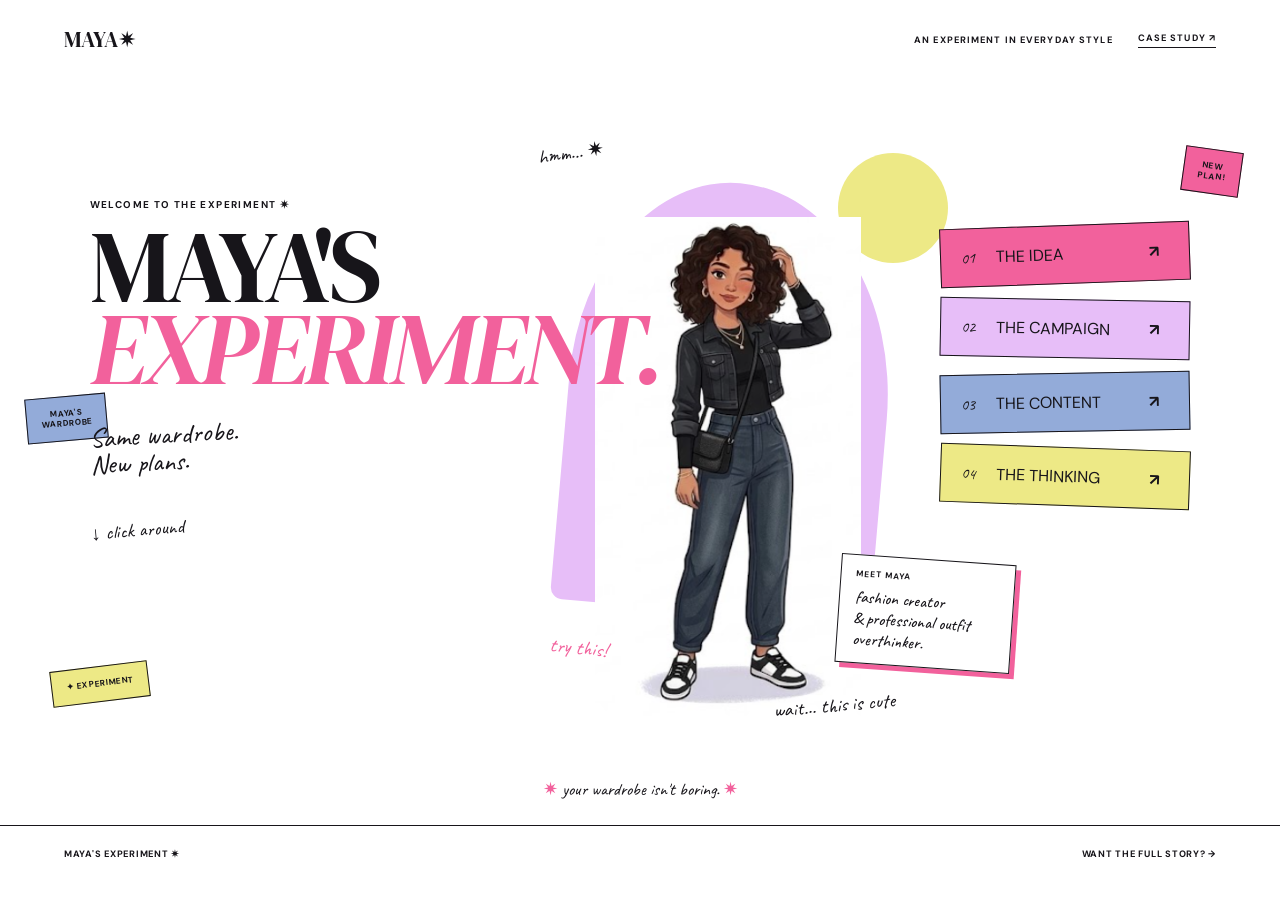
==== commit 92013e68: "Update index.html" ====
--- a/index.html
+++ b/index.html
@@ -47,7 +47,7 @@
       <div class="lilac-shape"></div>
 
       <img
-        src="images/maya.png"
+        src="maya.png"
         alt="Maya fashion creator"
         class="maya"
       >
@@ -419,4 +419,4 @@
   <script src="script.js"></script>
 
 </body>
-</html>+</html>
